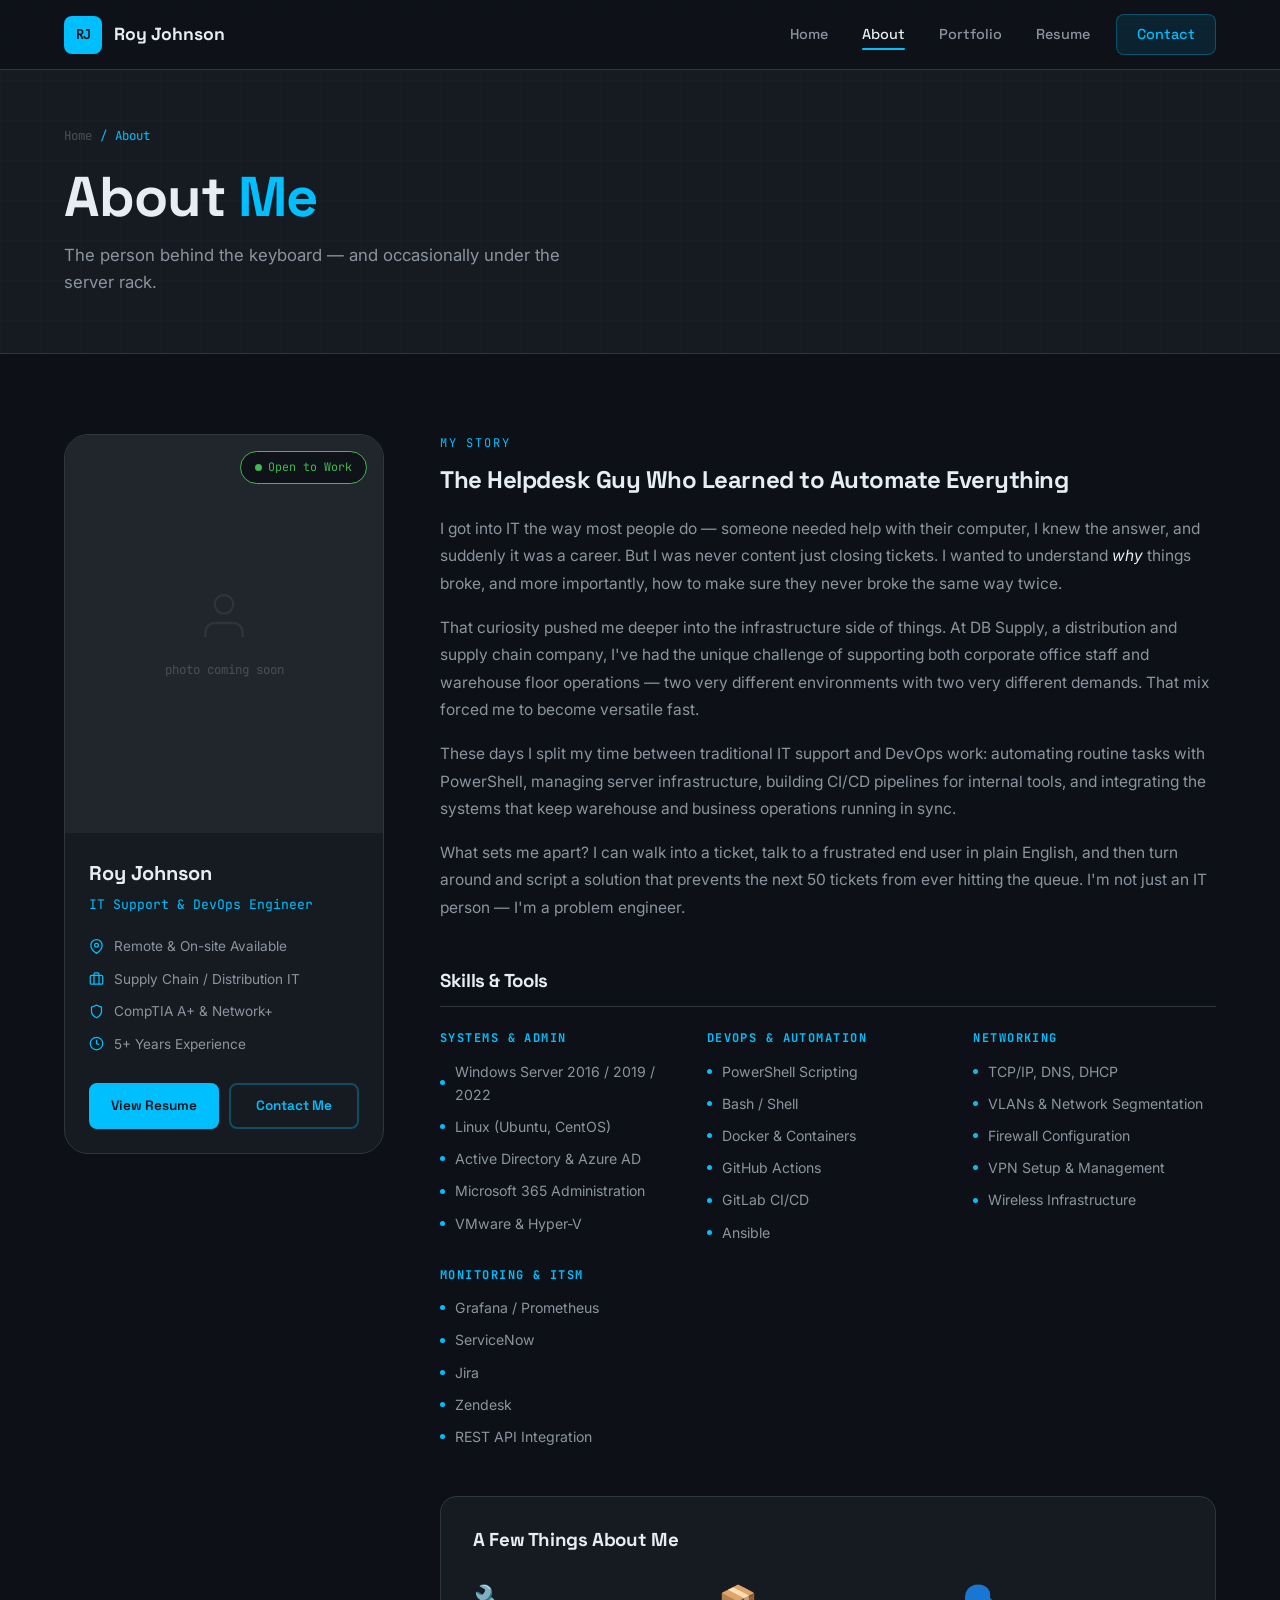
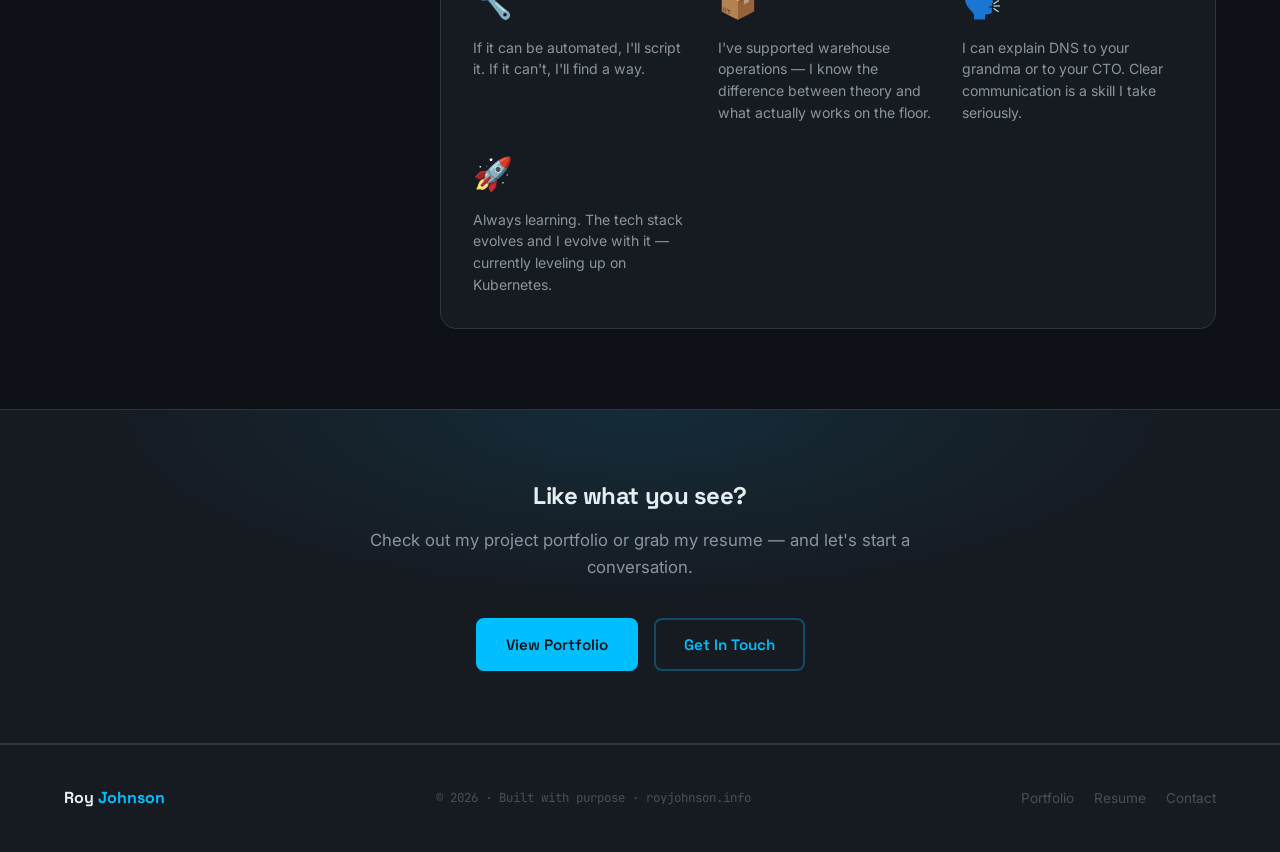
==== about.html @ 45cd5955 "Build full personal portfolio website Four-page site (Home, About, Portfolio, Resume/Contact) with s" ====
<!DOCTYPE html>
<html lang="en">
<head>
  <meta charset="UTF-8" />
  <meta name="viewport" content="width=device-width, initial-scale=1.0" />
  <title>About — Roy Johnson</title>
  <meta name="description" content="Learn about Roy Johnson — IT Support and DevOps hybrid professional with experience in supply chain and distribution environments." />
  <link rel="preconnect" href="https://fonts.googleapis.com" />
  <link rel="preconnect" href="https://fonts.gstatic.com" crossorigin />
  <link href="https://fonts.googleapis.com/css2?family=Space+Grotesk:wght@300;400;500;600;700&family=Inter:wght@300;400;500;600&family=JetBrains+Mono:wght@400;500&display=swap" rel="stylesheet" />
  <link rel="stylesheet" href="css/style.css" />
</head>
<body>

  <nav class="nav">
    <div class="nav-inner">
      <a href="index.html" class="nav-logo">
        <div class="nav-logo-icon">RJ</div>
        Roy Johnson
      </a>
      <ul class="nav-links">
        <li><a href="index.html">Home</a></li>
        <li><a href="about.html">About</a></li>
        <li><a href="portfolio.html">Portfolio</a></li>
        <li><a href="resume.html">Resume</a></li>
        <li class="nav-cta"><a href="resume.html#contact">Contact</a></li>
      </ul>
      <button class="nav-toggle" aria-label="Toggle menu">
        <span></span><span></span><span></span>
      </button>
    </div>
  </nav>

  <div class="mobile-nav">
    <a href="index.html">Home</a>
    <a href="about.html">About</a>
    <a href="portfolio.html">Portfolio</a>
    <a href="resume.html">Resume</a>
    <a href="resume.html#contact">Contact</a>
  </div>

  <!-- PAGE HERO -->
  <section class="page-hero">
    <div class="page-hero-content">
      <div class="breadcrumb">
        <a href="index.html">Home</a>
        <span>/</span>
        <span>About</span>
      </div>
      <h1>About <span class="accent">Me</span></h1>
      <p>The person behind the keyboard — and occasionally under the server rack.</p>
    </div>
  </section>

  <!-- ABOUT CONTENT -->
  <section class="section-padding">
    <div class="container">
      <div class="about-grid">

        <!-- PROFILE CARD -->
        <aside>
          <div class="profile-card">
            <div class="profile-photo-wrap">
              <!-- To add your photo: replace the div below with:
                   <img src="images/roy-johnson.jpg" alt="Roy Johnson" /> -->
              <div class="profile-photo-placeholder">
                <svg viewBox="0 0 24 24" fill="none" stroke="currentColor" stroke-width="1">
                  <path d="M20 21v-2a4 4 0 0 0-4-4H8a4 4 0 0 0-4 4v2"/>
                  <circle cx="12" cy="7" r="4"/>
                </svg>
                <span>photo coming soon</span>
              </div>
              <div class="profile-status">
                <span class="status-dot"></span>
                Open to Work
              </div>
            </div>
            <div class="profile-info">
              <div class="profile-name">Roy Johnson</div>
              <div class="profile-role">IT Support &amp; DevOps Engineer</div>
              <div class="profile-meta">
                <div class="profile-meta-item">
                  <svg viewBox="0 0 24 24" fill="none" stroke="currentColor" stroke-width="2">
                    <path d="M21 10c0 7-9 13-9 13s-9-6-9-13a9 9 0 0 1 18 0z"/>
                    <circle cx="12" cy="10" r="3"/>
                  </svg>
                  Remote &amp; On-site Available
                </div>
                <div class="profile-meta-item">
                  <svg viewBox="0 0 24 24" fill="none" stroke="currentColor" stroke-width="2">
                    <rect x="2" y="7" width="20" height="14" rx="2" ry="2"/>
                    <path d="M16 21V5a2 2 0 0 0-2-2h-4a2 2 0 0 0-2 2v16"/>
                  </svg>
                  Supply Chain / Distribution IT
                </div>
                <div class="profile-meta-item">
                  <svg viewBox="0 0 24 24" fill="none" stroke="currentColor" stroke-width="2">
                    <path d="M12 22s8-4 8-10V5l-8-3-8 3v7c0 6 8 10 8 10z"/>
                  </svg>
                  CompTIA A+ &amp; Network+
                </div>
                <div class="profile-meta-item">
                  <svg viewBox="0 0 24 24" fill="none" stroke="currentColor" stroke-width="2">
                    <circle cx="12" cy="12" r="10"/>
                    <polyline points="12 6 12 12 16 14"/>
                  </svg>
                  5+ Years Experience
                </div>
              </div>
            </div>
            <div class="profile-actions">
              <a href="resume.html" class="btn btn-primary">View Resume</a>
              <a href="resume.html#contact" class="btn btn-outline">Contact Me</a>
            </div>
          </div>
        </aside>

        <!-- BIO & SKILLS -->
        <div>
          <div class="bio-section">
            <span class="section-label">My Story</span>
            <h2>The Helpdesk Guy Who Learned to Automate Everything</h2>
            <p>
              I got into IT the way most people do — someone needed help with their computer,
              I knew the answer, and suddenly it was a career. But I was never content just
              closing tickets. I wanted to understand <em>why</em> things broke, and more
              importantly, how to make sure they never broke the same way twice.
            </p>
            <p>
              That curiosity pushed me deeper into the infrastructure side of things.
              At DB Supply, a distribution and supply chain company, I've had the unique
              challenge of supporting both corporate office staff and warehouse floor operations —
              two very different environments with two very different demands. That mix forced
              me to become versatile fast.
            </p>
            <p>
              These days I split my time between traditional IT support and DevOps work:
              automating routine tasks with PowerShell, managing server infrastructure,
              building CI/CD pipelines for internal tools, and integrating the systems
              that keep warehouse and business operations running in sync.
            </p>
            <p>
              What sets me apart? I can walk into a ticket, talk to a frustrated end user
              in plain English, and then turn around and script a solution that prevents
              the next 50 tickets from ever hitting the queue. I'm not just an IT person —
              I'm a problem engineer.
            </p>
          </div>

          <!-- SKILLS -->
          <div class="skills-section">
            <h3>Skills &amp; Tools</h3>
            <div class="skills-categories">
              <div class="skill-category fade-up">
                <h4>Systems &amp; Admin</h4>
                <ul class="skill-list">
                  <li>Windows Server 2016 / 2019 / 2022</li>
                  <li>Linux (Ubuntu, CentOS)</li>
                  <li>Active Directory &amp; Azure AD</li>
                  <li>Microsoft 365 Administration</li>
                  <li>VMware &amp; Hyper-V</li>
                </ul>
              </div>
              <div class="skill-category fade-up">
                <h4>DevOps &amp; Automation</h4>
                <ul class="skill-list">
                  <li>PowerShell Scripting</li>
                  <li>Bash / Shell</li>
                  <li>Docker &amp; Containers</li>
                  <li>GitHub Actions</li>
                  <li>GitLab CI/CD</li>
                  <li>Ansible</li>
                </ul>
              </div>
              <div class="skill-category fade-up">
                <h4>Networking</h4>
                <ul class="skill-list">
                  <li>TCP/IP, DNS, DHCP</li>
                  <li>VLANs &amp; Network Segmentation</li>
                  <li>Firewall Configuration</li>
                  <li>VPN Setup &amp; Management</li>
                  <li>Wireless Infrastructure</li>
                </ul>
              </div>
              <div class="skill-category fade-up">
                <h4>Monitoring &amp; ITSM</h4>
                <ul class="skill-list">
                  <li>Grafana / Prometheus</li>
                  <li>ServiceNow</li>
                  <li>Jira</li>
                  <li>Zendesk</li>
                  <li>REST API Integration</li>
                </ul>
              </div>
            </div>
          </div>

          <!-- FUN FACTS -->
          <div class="fun-facts fade-up">
            <h3>A Few Things About Me</h3>
            <div class="fun-facts-grid">
              <div class="fun-fact">
                <div class="fun-fact-emoji">🔧</div>
                <div class="fun-fact-text">If it can be automated, I'll script it. If it can't, I'll find a way.</div>
              </div>
              <div class="fun-fact">
                <div class="fun-fact-emoji">📦</div>
                <div class="fun-fact-text">I've supported warehouse operations — I know the difference between theory and what actually works on the floor.</div>
              </div>
              <div class="fun-fact">
                <div class="fun-fact-emoji">🗣️</div>
                <div class="fun-fact-text">I can explain DNS to your grandma or to your CTO. Clear communication is a skill I take seriously.</div>
              </div>
              <div class="fun-fact">
                <div class="fun-fact-emoji">🚀</div>
                <div class="fun-fact-text">Always learning. The tech stack evolves and I evolve with it — currently leveling up on Kubernetes.</div>
              </div>
            </div>
          </div>

        </div>
      </div>
    </div>
  </section>

  <!-- CTA -->
  <div class="cta-band">
    <div class="cta-band-inner">
      <h2>Like what you see?</h2>
      <p>Check out my project portfolio or grab my resume — and let's start a conversation.</p>
      <div class="btn-group">
        <a href="portfolio.html" class="btn btn-primary">View Portfolio</a>
        <a href="resume.html#contact" class="btn btn-outline">Get In Touch</a>
      </div>
    </div>
  </div>

  <footer class="footer">
    <div class="footer-inner">
      <div class="footer-brand">Roy <span class="accent">Johnson</span></div>
      <div class="footer-copy">© 2026 · Built with purpose · royjohnson.info</div>
      <div class="footer-links">
        <a href="portfolio.html">Portfolio</a>
        <a href="resume.html">Resume</a>
        <a href="resume.html#contact">Contact</a>
      </div>
    </div>
  </footer>

  <script src="js/main.js"></script>
</body>
</html>
---- css/style.css ----
/* =====================================================
   Roy Johnson — Personal Portfolio
   Theme: Dark & Bold | Accent: Electric Blue #00bfff
   ===================================================== */

@import url('https://fonts.googleapis.com/css2?family=Space+Grotesk:wght@300;400;500;600;700&family=Inter:wght@300;400;500;600&family=JetBrains+Mono:wght@400;500&display=swap');

/* === CSS VARIABLES === */
:root {
  --bg-primary: #0d1117;
  --bg-secondary: #161b22;
  --bg-tertiary: #21262d;
  --accent: #00bfff;
  --accent-dim: rgba(0, 191, 255, 0.1);
  --accent-border: rgba(0, 191, 255, 0.3);
  --accent-glow: 0 0 28px rgba(0, 191, 255, 0.2);
  --text-primary: #e6edf3;
  --text-secondary: #8b949e;
  --text-muted: #484f58;
  --border: #30363d;
  --success: #3fb950;
  --radius: 8px;
  --radius-lg: 16px;
  --radius-xl: 24px;
  --nav-height: 70px;
  --transition: 0.25s ease;
  --transition-slow: 0.45s ease;
  --font-heading: 'Space Grotesk', sans-serif;
  --font-body: 'Inter', sans-serif;
  --font-mono: 'JetBrains Mono', monospace;
  --max-width: 1200px;
  --section-padding: 80px 0;
}

/* === RESET === */
*, *::before, *::after { box-sizing: border-box; margin: 0; padding: 0; }
html { scroll-behavior: smooth; }
body {
  background-color: var(--bg-primary);
  color: var(--text-primary);
  font-family: var(--font-body);
  line-height: 1.65;
  overflow-x: hidden;
  -webkit-font-smoothing: antialiased;
}

/* === SCROLLBAR === */
::-webkit-scrollbar { width: 6px; }
::-webkit-scrollbar-track { background: var(--bg-primary); }
::-webkit-scrollbar-thumb { background: var(--border); border-radius: 3px; }
::-webkit-scrollbar-thumb:hover { background: var(--accent); }

/* === SELECTION === */
::selection { background: var(--accent-dim); color: var(--accent); }

/* === TYPOGRAPHY === */
h1, h2, h3, h4, h5 {
  font-family: var(--font-heading);
  font-weight: 700;
  line-height: 1.2;
  letter-spacing: -0.02em;
  color: var(--text-primary);
}
p { color: var(--text-secondary); }
a { color: var(--accent); text-decoration: none; transition: color var(--transition); }
a:hover { color: #fff; }
em { color: var(--text-primary); font-style: italic; }

/* === LAYOUT === */
.container { max-width: var(--max-width); margin: 0 auto; padding: 0 24px; }
.section-padding { padding: var(--section-padding); }

/* === UTILITY === */
.accent { color: var(--accent); }

.section-label {
  font-family: var(--font-mono);
  font-size: 0.75rem;
  letter-spacing: 0.15em;
  text-transform: uppercase;
  color: var(--accent);
  display: block;
  margin-bottom: 12px;
}
.section-title { margin-bottom: 16px; }
.section-subtitle {
  font-size: 1.05rem;
  color: var(--text-secondary);
  max-width: 580px;
  margin-bottom: 48px;
  line-height: 1.7;
}

.tag {
  display: inline-block;
  padding: 3px 11px;
  background: var(--accent-dim);
  border: 1px solid var(--accent-border);
  border-radius: 100px;
  font-size: 0.72rem;
  font-family: var(--font-mono);
  color: var(--accent);
  white-space: nowrap;
}

/* === BUTTONS === */
.btn {
  display: inline-flex;
  align-items: center;
  gap: 8px;
  padding: 12px 28px;
  border-radius: var(--radius);
  font-family: var(--font-heading);
  font-weight: 600;
  font-size: 0.95rem;
  cursor: pointer;
  transition: all var(--transition);
  border: 2px solid transparent;
  text-decoration: none;
  white-space: nowrap;
}
.btn svg { width: 17px; height: 17px; flex-shrink: 0; }

.btn-primary {
  background: var(--accent);
  color: var(--bg-primary);
  border-color: var(--accent);
}
.btn-primary:hover {
  background: transparent;
  color: var(--accent);
  box-shadow: var(--accent-glow);
}

.btn-outline {
  background: transparent;
  color: var(--accent);
  border-color: var(--accent-border);
}
.btn-outline:hover {
  background: var(--accent-dim);
  border-color: var(--accent);
  color: var(--accent);
  box-shadow: var(--accent-glow);
}

/* === NAVIGATION === */
.nav {
  position: fixed;
  top: 0; left: 0; right: 0;
  height: var(--nav-height);
  background: rgba(13, 17, 23, 0.8);
  backdrop-filter: blur(16px);
  -webkit-backdrop-filter: blur(16px);
  border-bottom: 1px solid var(--border);
  z-index: 1000;
  transition: all var(--transition);
}
.nav.scrolled {
  background: rgba(13, 17, 23, 0.98);
  box-shadow: 0 4px 30px rgba(0,0,0,0.4);
}
.nav-inner {
  display: flex;
  align-items: center;
  justify-content: space-between;
  height: 100%;
  max-width: var(--max-width);
  margin: 0 auto;
  padding: 0 24px;
}
.nav-logo {
  display: flex;
  align-items: center;
  gap: 12px;
  font-family: var(--font-heading);
  font-weight: 700;
  font-size: 1.1rem;
  color: var(--text-primary);
  text-decoration: none;
}
.nav-logo:hover { color: var(--text-primary); }
.nav-logo-icon {
  width: 38px; height: 38px;
  background: var(--accent);
  color: var(--bg-primary);
  border-radius: 8px;
  display: flex;
  align-items: center;
  justify-content: center;
  font-family: var(--font-mono);
  font-weight: 700;
  font-size: 0.85rem;
  letter-spacing: -1px;
  flex-shrink: 0;
}
.nav-links {
  display: flex;
  align-items: center;
  gap: 2px;
  list-style: none;
}
.nav-links a {
  display: block;
  padding: 8px 16px;
  font-family: var(--font-heading);
  font-weight: 500;
  font-size: 0.9rem;
  color: var(--text-secondary);
  border-radius: var(--radius);
  position: relative;
  transition: color var(--transition);
}
.nav-links a::after {
  content: '';
  position: absolute;
  bottom: 4px; left: 16px; right: 16px;
  height: 2px;
  background: var(--accent);
  transform: scaleX(0);
  transition: transform var(--transition);
  border-radius: 1px;
}
.nav-links a:hover,
.nav-links a.active { color: var(--text-primary); }
.nav-links a:hover::after,
.nav-links a.active::after { transform: scaleX(1); }

.nav-links .nav-cta { margin-left: 8px; }
.nav-links .nav-cta a {
  padding: 8px 20px;
  background: var(--accent-dim);
  border: 1px solid var(--accent-border);
  color: var(--accent);
  transition: all var(--transition);
}
.nav-links .nav-cta a:hover {
  background: var(--accent);
  color: var(--bg-primary);
}
.nav-links .nav-cta a::after { display: none; }

.nav-toggle {
  display: none;
  flex-direction: column;
  gap: 5px;
  cursor: pointer;
  padding: 8px;
  border: none;
  background: transparent;
}
.nav-toggle span {
  display: block;
  width: 24px; height: 2px;
  background: var(--text-secondary);
  border-radius: 1px;
  transition: all var(--transition);
}
.nav-toggle.open span:nth-child(1) { transform: rotate(45deg) translate(5px, 5px); }
.nav-toggle.open span:nth-child(2) { opacity: 0; }
.nav-toggle.open span:nth-child(3) { transform: rotate(-45deg) translate(5px, -5px); }

/* === MOBILE NAV === */
.mobile-nav {
  position: fixed;
  top: var(--nav-height);
  left: 0; right: 0;
  background: rgba(13, 17, 23, 0.98);
  backdrop-filter: blur(16px);
  border-bottom: 1px solid var(--border);
  padding: 12px 24px 20px;
  z-index: 999;
  flex-direction: column;
  gap: 4px;
  display: none;
}
.mobile-nav.open { display: flex; }
.mobile-nav a {
  display: block;
  padding: 11px 16px;
  font-family: var(--font-heading);
  font-weight: 500;
  color: var(--text-secondary);
  border-radius: var(--radius);
  border-left: 2px solid transparent;
  transition: all var(--transition);
}
.mobile-nav a:hover,
.mobile-nav a.active {
  background: var(--accent-dim);
  color: var(--accent);
  border-left-color: var(--accent);
}

/* === HERO === */
.hero {
  min-height: 100vh;
  display: flex;
  align-items: center;
  padding-top: var(--nav-height);
  position: relative;
  overflow: hidden;
}
.hero::before {
  content: '';
  position: absolute; inset: 0;
  background-image:
    linear-gradient(rgba(0, 191, 255, 0.03) 1px, transparent 1px),
    linear-gradient(90deg, rgba(0, 191, 255, 0.03) 1px, transparent 1px);
  background-size: 60px 60px;
  z-index: 0;
}
.hero::after {
  content: '';
  position: absolute; inset: 0;
  background:
    radial-gradient(ellipse 60% 60% at 75% 40%, rgba(0, 191, 255, 0.07) 0%, transparent 65%),
    radial-gradient(ellipse 100% 40% at 50% 100%, var(--bg-primary) 20%, transparent 70%);
  z-index: 0;
}
.hero-content {
  position: relative;
  z-index: 1;
  max-width: var(--max-width);
  margin: 0 auto;
  padding: 60px 24px 80px;
}
.hero-eyebrow {
  display: inline-flex;
  align-items: center;
  gap: 12px;
  font-family: var(--font-mono);
  font-size: 0.78rem;
  letter-spacing: 0.12em;
  color: var(--accent);
  text-transform: uppercase;
  margin-bottom: 28px;
}
.hero-eyebrow::before {
  content: '';
  display: block;
  width: 32px; height: 1px;
  background: var(--accent);
}
.hero-name {
  font-size: clamp(3.2rem, 9vw, 7.5rem);
  font-weight: 700;
  letter-spacing: -0.04em;
  line-height: 0.92;
  margin-bottom: 24px;
}
.hero-name .line2 {
  color: var(--accent);
  display: block;
}
.hero-title {
  font-family: var(--font-heading);
  font-size: clamp(1rem, 2.2vw, 1.3rem);
  font-weight: 400;
  color: var(--text-secondary);
  margin-bottom: 20px;
  max-width: 580px;
  line-height: 1.6;
}
.hero-title strong { color: var(--text-primary); font-weight: 600; }
.hero-tagline {
  font-size: 0.95rem;
  color: var(--text-muted);
  font-family: var(--font-mono);
  margin-bottom: 40px;
  display: flex;
  align-items: center;
  gap: 8px;
  min-height: 1.5em;
}
.hero-tagline::before {
  content: '>';
  color: var(--accent);
}
.cursor {
  color: var(--accent);
  animation: blink 1s step-end infinite;
  font-weight: 300;
  margin-left: 1px;
}
@keyframes blink {
  0%, 100% { opacity: 1; }
  50% { opacity: 0; }
}
.hero-cta {
  display: flex;
  flex-wrap: wrap;
  gap: 16px;
  margin-bottom: 64px;
}
.hero-stats {
  display: flex;
  flex-wrap: wrap;
  gap: 48px;
}
.stat-item { display: flex; flex-direction: column; gap: 4px; }
.stat-number {
  font-family: var(--font-heading);
  font-size: 2.2rem;
  font-weight: 700;
  color: var(--accent);
  line-height: 1;
}
.stat-label {
  font-size: 0.75rem;
  color: var(--text-muted);
  text-transform: uppercase;
  letter-spacing: 0.1em;
  font-family: var(--font-mono);
}
.scroll-indicator {
  position: absolute;
  bottom: 32px; left: 50%;
  transform: translateX(-50%);
  z-index: 1;
  display: flex;
  flex-direction: column;
  align-items: center;
  gap: 8px;
  font-family: var(--font-mono);
  font-size: 0.68rem;
  color: var(--text-muted);
  letter-spacing: 0.12em;
  text-transform: uppercase;
}
.scroll-indicator-line {
  width: 1px; height: 48px;
  background: linear-gradient(to bottom, var(--accent), transparent);
  animation: scrollPulse 2s ease-in-out infinite;
}
@keyframes scrollPulse {
  0%, 100% { opacity: 1; }
  50% { opacity: 0.25; }
}

/* === FEATURE CARDS === */
.features-grid {
  display: grid;
  grid-template-columns: repeat(auto-fit, minmax(280px, 1fr));
  gap: 24px;
  margin-top: 48px;
}
.feature-card {
  background: var(--bg-primary);
  border: 1px solid var(--border);
  border-radius: var(--radius-lg);
  padding: 32px;
  transition: all var(--transition);
  position: relative;
  overflow: hidden;
}
.feature-card::before {
  content: '';
  position: absolute;
  top: 0; left: 0; right: 0;
  height: 2px;
  background: linear-gradient(90deg, transparent, var(--accent), transparent);
  transform: scaleX(0);
  transition: transform var(--transition-slow);
}
.feature-card:hover {
  border-color: var(--accent-border);
  transform: translateY(-5px);
  box-shadow: 0 20px 48px rgba(0,0,0,0.35), var(--accent-glow);
}
.feature-card:hover::before { transform: scaleX(1); }
.feature-icon {
  width: 52px; height: 52px;
  background: var(--accent-dim);
  border-radius: 12px;
  display: flex;
  align-items: center;
  justify-content: center;
  margin-bottom: 20px;
  font-size: 1.5rem;
}
.feature-card h3 { font-size: 1.2rem; margin-bottom: 12px; }
.feature-card p { font-size: 0.9rem; line-height: 1.7; }

/* === SKILLS CLOUD === */
.skills-cloud {
  display: flex;
  flex-wrap: wrap;
  gap: 10px;
  margin-top: 32px;
}
.skill-badge {
  padding: 7px 16px;
  background: var(--bg-secondary);
  border: 1px solid var(--border);
  border-radius: 100px;
  font-size: 0.83rem;
  color: var(--text-secondary);
  font-family: var(--font-mono);
  transition: all var(--transition);
  cursor: default;
}
.skill-badge:hover {
  border-color: var(--accent-border);
  color: var(--accent);
  background: var(--accent-dim);
}

/* === CTA BAND === */
.cta-band {
  background: var(--bg-secondary);
  border-top: 1px solid var(--border);
  border-bottom: 1px solid var(--border);
  padding: 72px 0;
  text-align: center;
  position: relative;
  overflow: hidden;
}
.cta-band::before {
  content: '';
  position: absolute; inset: 0;
  background: radial-gradient(ellipse 60% 80% at 50% 0%, var(--accent-dim) 0%, transparent 70%);
}
.cta-band-inner {
  position: relative;
  z-index: 1;
  max-width: 600px;
  margin: 0 auto;
  padding: 0 24px;
}
.cta-band h2 { margin-bottom: 16px; }
.cta-band p { margin-bottom: 36px; font-size: 1.05rem; }
.btn-group { display: flex; flex-wrap: wrap; justify-content: center; gap: 16px; }

/* === PAGE HERO (inner pages) === */
.page-hero {
  padding: calc(var(--nav-height) + 56px) 0 56px;
  background: var(--bg-secondary);
  border-bottom: 1px solid var(--border);
  position: relative;
  overflow: hidden;
}
.page-hero::before {
  content: '';
  position: absolute; inset: 0;
  background-image:
    linear-gradient(rgba(0, 191, 255, 0.02) 1px, transparent 1px),
    linear-gradient(90deg, rgba(0, 191, 255, 0.02) 1px, transparent 1px);
  background-size: 40px 40px;
}
.page-hero-content {
  position: relative;
  z-index: 1;
  max-width: var(--max-width);
  margin: 0 auto;
  padding: 0 24px;
}
.page-hero h1 { font-size: clamp(2rem, 5vw, 3.5rem); margin-bottom: 12px; }
.page-hero p { font-size: 1.05rem; max-width: 520px; }

.breadcrumb {
  display: flex;
  align-items: center;
  gap: 8px;
  font-family: var(--font-mono);
  font-size: 0.78rem;
  color: var(--text-muted);
  margin-bottom: 16px;
}
.breadcrumb a { color: var(--text-muted); }
.breadcrumb a:hover { color: var(--accent); }
.breadcrumb span { color: var(--accent); }

/* === ABOUT PAGE === */
.about-grid {
  display: grid;
  grid-template-columns: 320px 1fr;
  gap: 56px;
  align-items: start;
}
.profile-card {
  position: sticky;
  top: calc(var(--nav-height) + 24px);
  background: var(--bg-secondary);
  border: 1px solid var(--border);
  border-radius: var(--radius-xl);
  overflow: hidden;
}
.profile-photo-wrap {
  position: relative;
  aspect-ratio: 4/5;
  overflow: hidden;
  background: var(--bg-tertiary);
}
.profile-photo-wrap img {
  width: 100%; height: 100%;
  object-fit: cover;
  display: block;
}
.profile-photo-placeholder {
  width: 100%; height: 100%;
  display: flex;
  flex-direction: column;
  align-items: center;
  justify-content: center;
  gap: 16px;
  color: var(--text-muted);
  font-family: var(--font-mono);
  font-size: 0.78rem;
}
.profile-photo-placeholder svg { width: 56px; height: 56px; opacity: 0.35; }

.profile-status {
  position: absolute;
  top: 16px; right: 16px;
  padding: 6px 14px;
  background: rgba(13, 17, 23, 0.88);
  border: 1px solid var(--success);
  border-radius: 100px;
  font-size: 0.73rem;
  font-family: var(--font-mono);
  color: var(--success);
  display: flex;
  align-items: center;
  gap: 6px;
  backdrop-filter: blur(8px);
}
.status-dot {
  width: 7px; height: 7px;
  background: var(--success);
  border-radius: 50%;
  animation: pulseDot 2s ease-in-out infinite;
}
@keyframes pulseDot {
  0%, 100% { opacity: 1; transform: scale(1); }
  50% { opacity: 0.4; transform: scale(0.75); }
}
.profile-info { padding: 24px 24px 8px; }
.profile-name {
  font-family: var(--font-heading);
  font-size: 1.25rem;
  font-weight: 700;
  margin-bottom: 4px;
}
.profile-role {
  font-size: 0.82rem;
  color: var(--accent);
  font-family: var(--font-mono);
  margin-bottom: 20px;
}
.profile-meta { display: flex; flex-direction: column; gap: 10px; }
.profile-meta-item {
  display: flex;
  align-items: center;
  gap: 10px;
  font-size: 0.85rem;
  color: var(--text-secondary);
}
.profile-meta-item svg { width: 15px; height: 15px; color: var(--accent); flex-shrink: 0; }
.profile-actions {
  padding: 20px 24px 24px;
  display: flex;
  gap: 10px;
}
.profile-actions .btn {
  flex: 1;
  justify-content: center;
  font-size: 0.85rem;
  padding: 10px 16px;
}

.bio-section h2 { margin-bottom: 20px; }
.bio-section p {
  margin-bottom: 16px;
  font-size: 0.97rem;
  line-height: 1.78;
}

.skills-section { margin-top: 48px; }
.skills-section > h3 {
  margin-bottom: 24px;
  padding-bottom: 14px;
  border-bottom: 1px solid var(--border);
}
.skills-categories {
  display: grid;
  grid-template-columns: repeat(auto-fit, minmax(200px, 1fr));
  gap: 24px;
}
.skill-category h4 {
  font-size: 0.75rem;
  letter-spacing: 0.12em;
  text-transform: uppercase;
  color: var(--accent);
  font-family: var(--font-mono);
  margin-bottom: 14px;
}
.skill-list { list-style: none; display: flex; flex-direction: column; gap: 9px; }
.skill-list li {
  display: flex;
  align-items: center;
  gap: 10px;
  font-size: 0.88rem;
  color: var(--text-secondary);
}
.skill-list li::before {
  content: '';
  width: 5px; height: 5px;
  background: var(--accent);
  border-radius: 50%;
  flex-shrink: 0;
}

.fun-facts {
  margin-top: 48px;
  background: var(--bg-secondary);
  border: 1px solid var(--border);
  border-radius: var(--radius-lg);
  padding: 32px;
}
.fun-facts h3 { margin-bottom: 24px; }
.fun-facts-grid {
  display: grid;
  grid-template-columns: repeat(auto-fit, minmax(190px, 1fr));
  gap: 24px;
}
.fun-fact { display: flex; flex-direction: column; gap: 8px; }
.fun-fact-emoji { font-size: 2rem; }
.fun-fact-text { font-size: 0.88rem; color: var(--text-secondary); line-height: 1.55; }

/* === PORTFOLIO PAGE === */
.portfolio-grid {
  display: grid;
  grid-template-columns: repeat(auto-fill, minmax(340px, 1fr));
  gap: 24px;
  margin-top: 48px;
}
.project-card {
  background: var(--bg-secondary);
  border: 1px solid var(--border);
  border-radius: var(--radius-lg);
  overflow: hidden;
  transition: all var(--transition);
  display: flex;
  flex-direction: column;
}
.project-card:hover {
  border-color: var(--accent-border);
  transform: translateY(-5px);
  box-shadow: 0 24px 56px rgba(0,0,0,0.4), var(--accent-glow);
}
.project-image {
  aspect-ratio: 16/9;
  overflow: hidden;
  background: var(--bg-tertiary);
  position: relative;
}
.project-image img {
  width: 100%; height: 100%;
  object-fit: cover;
  transition: transform var(--transition-slow);
}
.project-card:hover .project-image img { transform: scale(1.05); }
.project-image-placeholder {
  width: 100%; height: 100%;
  display: flex;
  flex-direction: column;
  align-items: center;
  justify-content: center;
  gap: 10px;
  color: var(--text-muted);
  font-family: var(--font-mono);
  font-size: 0.72rem;
}
.project-image-placeholder svg { width: 36px; height: 36px; opacity: 0.25; }
.project-type-badge {
  position: absolute;
  top: 12px; left: 12px;
  padding: 4px 10px;
  background: rgba(13, 17, 23, 0.9);
  border: 1px solid var(--accent-border);
  border-radius: 4px;
  font-size: 0.68rem;
  font-family: var(--font-mono);
  color: var(--accent);
  backdrop-filter: blur(4px);
}
.project-body {
  padding: 24px;
  flex: 1;
  display: flex;
  flex-direction: column;
}
.project-body h3 {
  font-size: 1.05rem;
  margin-bottom: 10px;
  transition: color var(--transition);
}
.project-card:hover .project-body h3 { color: var(--accent); }
.project-body p { font-size: 0.88rem; line-height: 1.65; flex: 1; margin-bottom: 18px; }
.project-tags { display: flex; flex-wrap: wrap; gap: 6px; margin-bottom: 18px; }
.project-links { display: flex; gap: 16px; margin-top: auto; }
.project-link {
  display: flex;
  align-items: center;
  gap: 5px;
  font-size: 0.78rem;
  font-family: var(--font-mono);
  color: var(--text-muted);
  transition: color var(--transition);
}
.project-link:hover { color: var(--accent); }
.project-link svg { width: 13px; height: 13px; }

/* === RESUME PAGE === */
.resume-actions { display: flex; gap: 14px; margin-top: 24px; }
.resume-layout {
  display: grid;
  grid-template-columns: 272px 1fr;
  gap: 40px;
  align-items: start;
}
.resume-sidebar {
  position: sticky;
  top: calc(var(--nav-height) + 24px);
  display: flex;
  flex-direction: column;
  gap: 24px;
}
.resume-sidebar-section {
  background: var(--bg-secondary);
  border: 1px solid var(--border);
  border-radius: var(--radius-lg);
  padding: 22px;
}
.resume-sidebar-section h3 {
  font-size: 0.73rem;
  text-transform: uppercase;
  letter-spacing: 0.14em;
  color: var(--accent);
  font-family: var(--font-mono);
  margin-bottom: 16px;
}
.cert-list { list-style: none; display: flex; flex-direction: column; gap: 12px; }
.cert-item {
  display: flex;
  align-items: center;
  gap: 10px;
  font-size: 0.85rem;
  color: var(--text-secondary);
}
.cert-icon {
  width: 30px; height: 30px;
  background: var(--accent-dim);
  border-radius: 6px;
  display: flex;
  align-items: center;
  justify-content: center;
  font-size: 0.65rem;
  color: var(--accent);
  font-family: var(--font-mono);
  font-weight: 700;
  flex-shrink: 0;
  border: 1px solid var(--accent-border);
}
.resume-sidebar .skills-cloud { flex-direction: column; align-items: flex-start; gap: 8px; }
.resume-sidebar .skill-badge { font-size: 0.78rem; padding: 5px 12px; }

.resume-main { display: flex; flex-direction: column; gap: 32px; }
.resume-section {
  background: var(--bg-secondary);
  border: 1px solid var(--border);
  border-radius: var(--radius-lg);
  padding: 30px;
}
.resume-section-title {
  display: flex;
  align-items: center;
  gap: 10px;
  font-size: 0.85rem;
  font-weight: 700;
  text-transform: uppercase;
  letter-spacing: 0.1em;
  color: var(--text-secondary);
  margin-bottom: 24px;
  padding-bottom: 16px;
  border-bottom: 1px solid var(--border);
}
.resume-section-title svg { width: 17px; height: 17px; color: var(--accent); }

.experience-item {
  margin-bottom: 28px;
  padding-bottom: 28px;
  border-bottom: 1px solid var(--border);
}
.experience-item:last-child { margin-bottom: 0; padding-bottom: 0; border-bottom: none; }
.exp-header {
  display: flex;
  justify-content: space-between;
  align-items: flex-start;
  gap: 12px;
  margin-bottom: 4px;
  flex-wrap: wrap;
}
.exp-title { font-family: var(--font-heading); font-size: 1.05rem; font-weight: 600; }
.exp-date {
  font-family: var(--font-mono);
  font-size: 0.75rem;
  color: var(--accent);
  white-space: nowrap;
  padding: 4px 10px;
  background: var(--accent-dim);
  border-radius: 4px;
  border: 1px solid var(--accent-border);
}
.exp-company { font-size: 0.88rem; color: var(--text-secondary); margin-bottom: 16px; }
.exp-bullets { list-style: none; display: flex; flex-direction: column; gap: 8px; }
.exp-bullets li {
  display: flex;
  align-items: flex-start;
  gap: 10px;
  font-size: 0.88rem;
  color: var(--text-secondary);
  line-height: 1.6;
}
.exp-bullets li::before { content: '▸'; color: var(--accent); flex-shrink: 0; margin-top: 1px; }

/* === CONTACT === */
.contact-grid {
  display: grid;
  grid-template-columns: repeat(auto-fit, minmax(220px, 1fr));
  gap: 20px;
  margin-top: 48px;
}
.contact-card {
  background: var(--bg-secondary);
  border: 1px solid var(--border);
  border-radius: var(--radius-lg);
  padding: 28px 24px;
  display: flex;
  flex-direction: column;
  align-items: center;
  text-align: center;
  gap: 10px;
  text-decoration: none;
  transition: all var(--transition);
}
.contact-card:hover {
  border-color: var(--accent-border);
  background: var(--accent-dim);
  transform: translateY(-4px);
  box-shadow: var(--accent-glow);
}
.contact-icon {
  width: 50px; height: 50px;
  background: var(--accent-dim);
  border-radius: 14px;
  display: flex;
  align-items: center;
  justify-content: center;
  margin-bottom: 4px;
}
.contact-icon svg { width: 22px; height: 22px; color: var(--accent); }
.contact-label {
  font-size: 0.7rem;
  text-transform: uppercase;
  letter-spacing: 0.12em;
  color: var(--text-muted);
  font-family: var(--font-mono);
}
.contact-value {
  font-family: var(--font-heading);
  font-weight: 600;
  font-size: 0.9rem;
  color: var(--text-primary);
  word-break: break-word;
}

/* === FOOTER === */
.footer {
  background: var(--bg-secondary);
  border-top: 1px solid var(--border);
  padding: 40px 0;
}
.footer-inner {
  max-width: var(--max-width);
  margin: 0 auto;
  padding: 0 24px;
  display: flex;
  align-items: center;
  justify-content: space-between;
  flex-wrap: wrap;
  gap: 20px;
}
.footer-brand { font-family: var(--font-heading); font-weight: 700; font-size: 1rem; }
.footer-copy { font-size: 0.78rem; color: var(--text-muted); font-family: var(--font-mono); }
.footer-links { display: flex; gap: 20px; }
.footer-links a { color: var(--text-muted); font-size: 0.85rem; transition: color var(--transition); }
.footer-links a:hover { color: var(--accent); }

/* === SCROLL ANIMATIONS === */
.fade-up {
  opacity: 0;
  transform: translateY(28px);
  transition: opacity 0.6s ease, transform 0.6s ease;
}
.fade-up.visible { opacity: 1; transform: translateY(0); }
.fade-up:nth-child(2) { transition-delay: 0.1s; }
.fade-up:nth-child(3) { transition-delay: 0.2s; }
.fade-up:nth-child(4) { transition-delay: 0.3s; }
.fade-up:nth-child(5) { transition-delay: 0.4s; }
.fade-up:nth-child(6) { transition-delay: 0.5s; }

/* === RESPONSIVE === */
@media (max-width: 1024px) {
  .about-grid { grid-template-columns: 280px 1fr; gap: 40px; }
  .resume-layout { grid-template-columns: 240px 1fr; gap: 28px; }
}

@media (max-width: 768px) {
  :root { --nav-height: 64px; --section-padding: 60px 0; }
  .nav-links { display: none; }
  .nav-toggle { display: flex; }

  .about-grid { grid-template-columns: 1fr; }
  .profile-card { position: relative; top: 0; }

  .resume-layout { grid-template-columns: 1fr; }
  .resume-sidebar { position: relative; top: 0; }

  .portfolio-grid { grid-template-columns: 1fr; }
  .hero-stats { gap: 28px; }
  .resume-actions { flex-wrap: wrap; }
  .footer-inner { justify-content: center; text-align: center; }
  .footer-links { justify-content: center; }
}

@media (max-width: 480px) {
  .contact-grid { grid-template-columns: 1fr 1fr; }
  .hero-cta { flex-direction: column; }
  .hero-cta .btn { justify-content: center; }
  .cta-band .btn-group { flex-direction: column; align-items: center; }
}
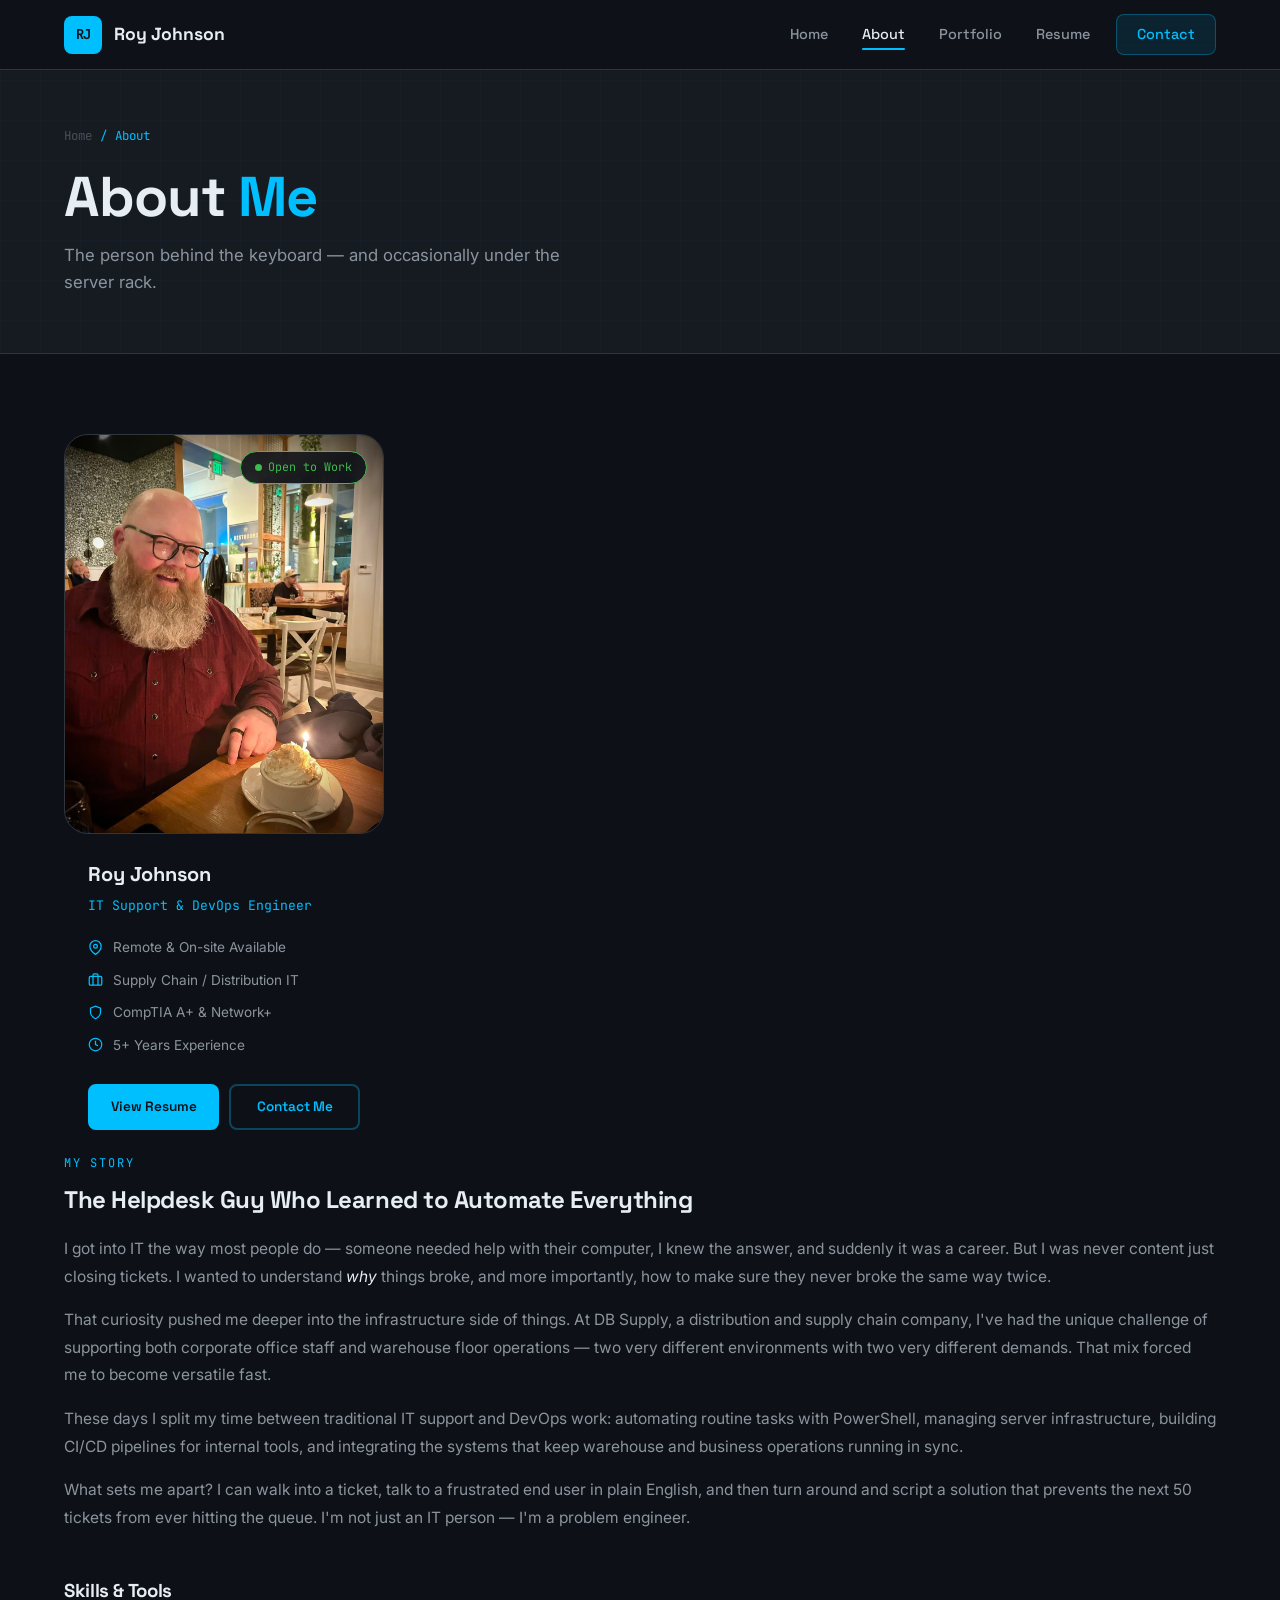
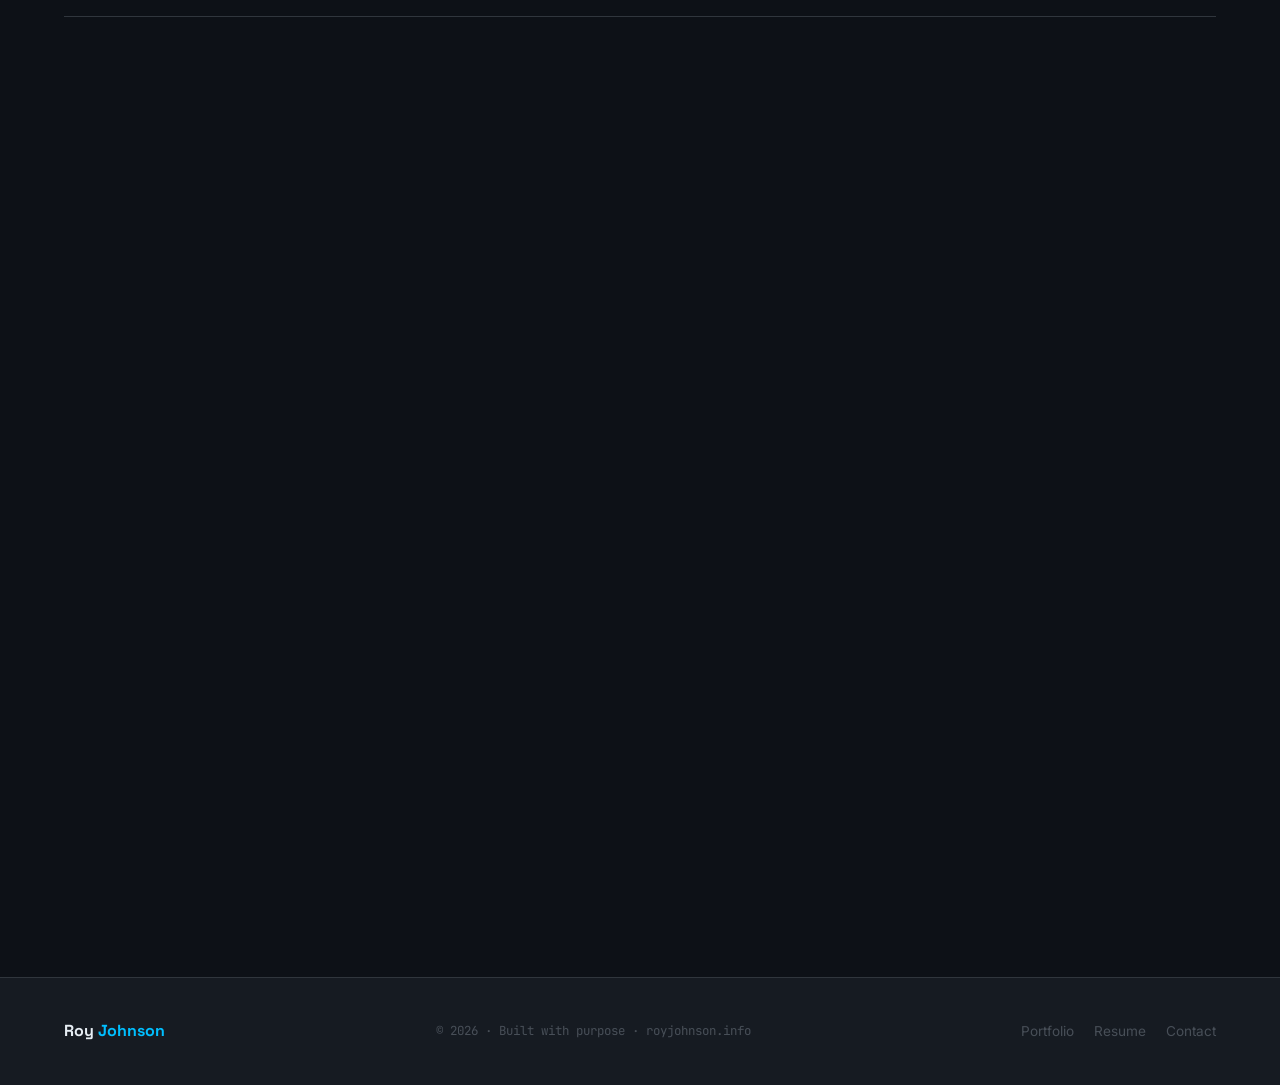
==== commit 1371aced: "Add profile photo and update About/Resume pages Added royjohnson.jpg profile photo to images folder." ====
--- a/about.html
+++ b/about.html
@@ -62,8 +62,8 @@
           <div class="profile-card">
             <div class="profile-photo-wrap">
               <!-- To add your photo: replace the div below with:
-                   <img src="images/roy-johnson.jpg" alt="Roy Johnson" /> -->
-              <div class="profile-photo-placeholder">
+                   <img src="images/royjohnson.jpg" alt="Roy Johnson" /> -->
+              <img src="images/royjohnson.jpg" alt="Roy Johnson" />
                 <svg viewBox="0 0 24 24" fill="none" stroke="currentColor" stroke-width="1">
                   <path d="M20 21v-2a4 4 0 0 0-4-4H8a4 4 0 0 0-4 4v2"/>
                   <circle cx="12" cy="7" r="4"/>
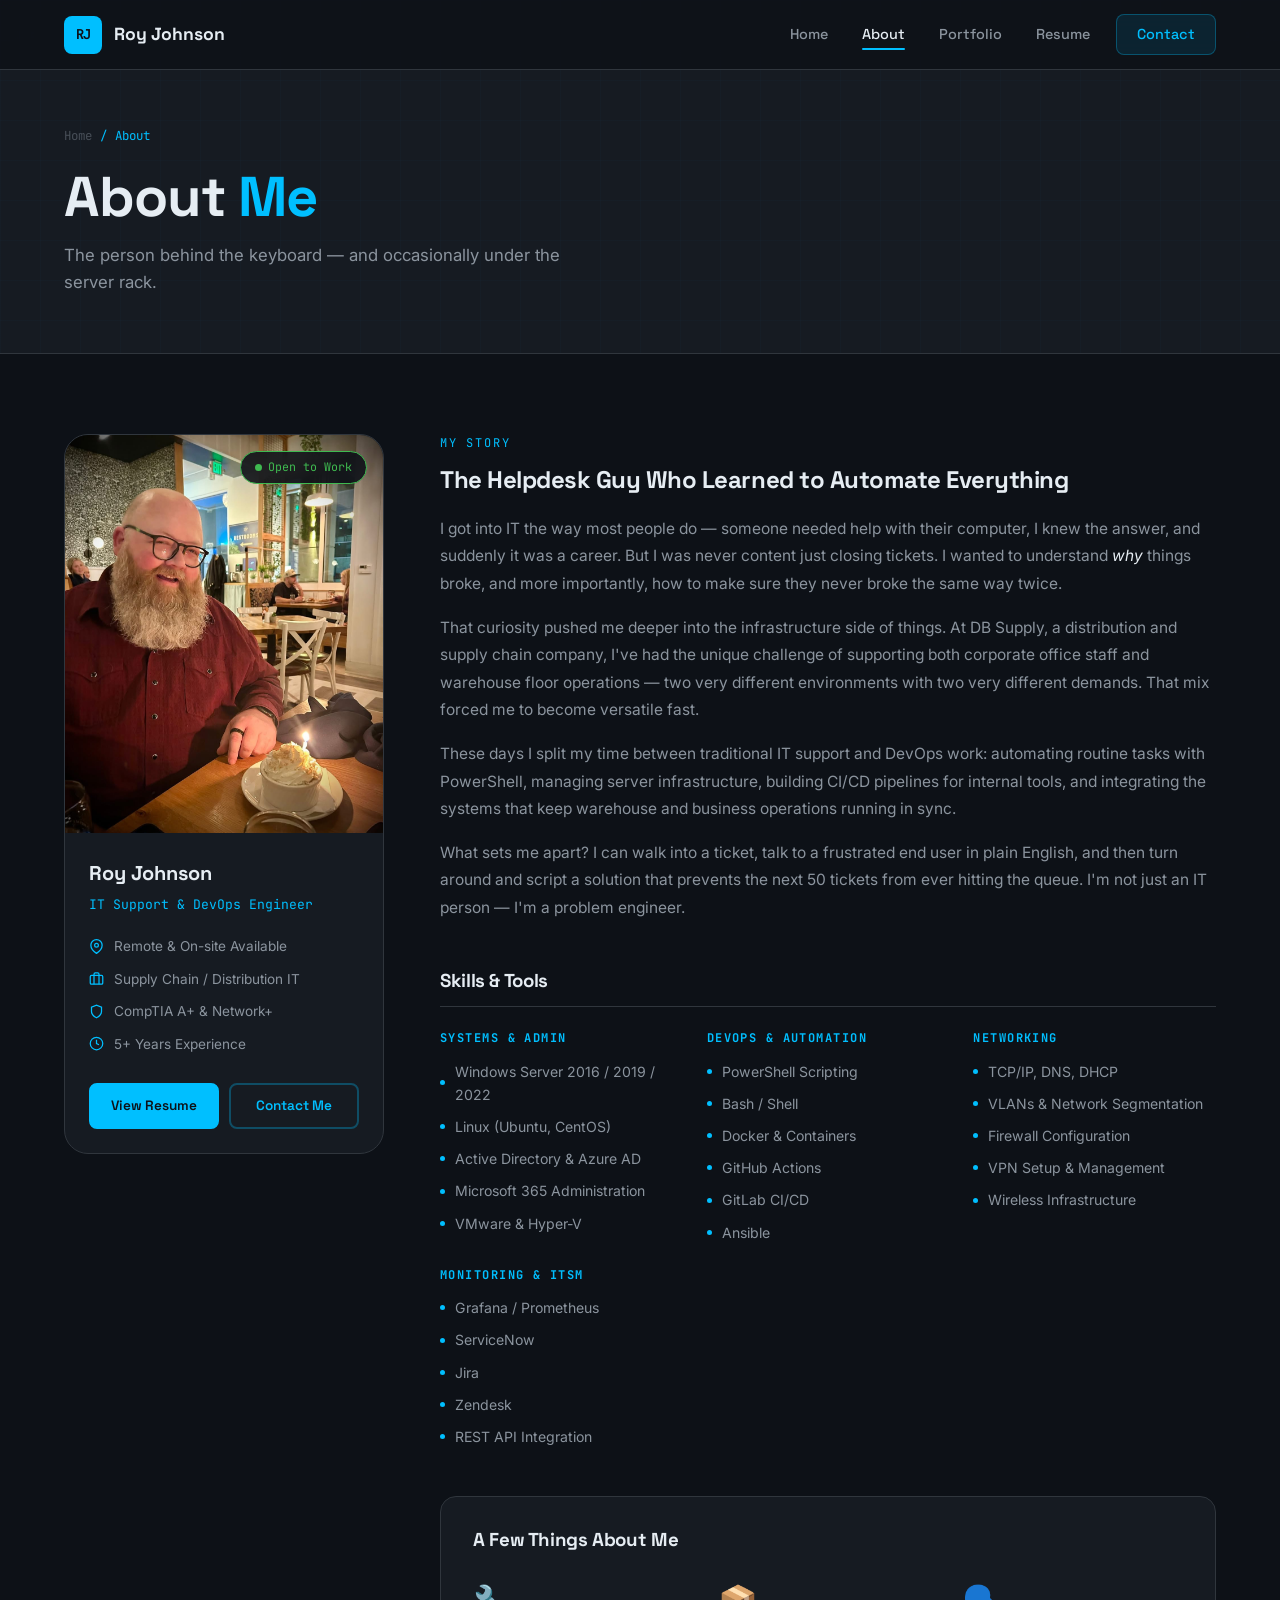
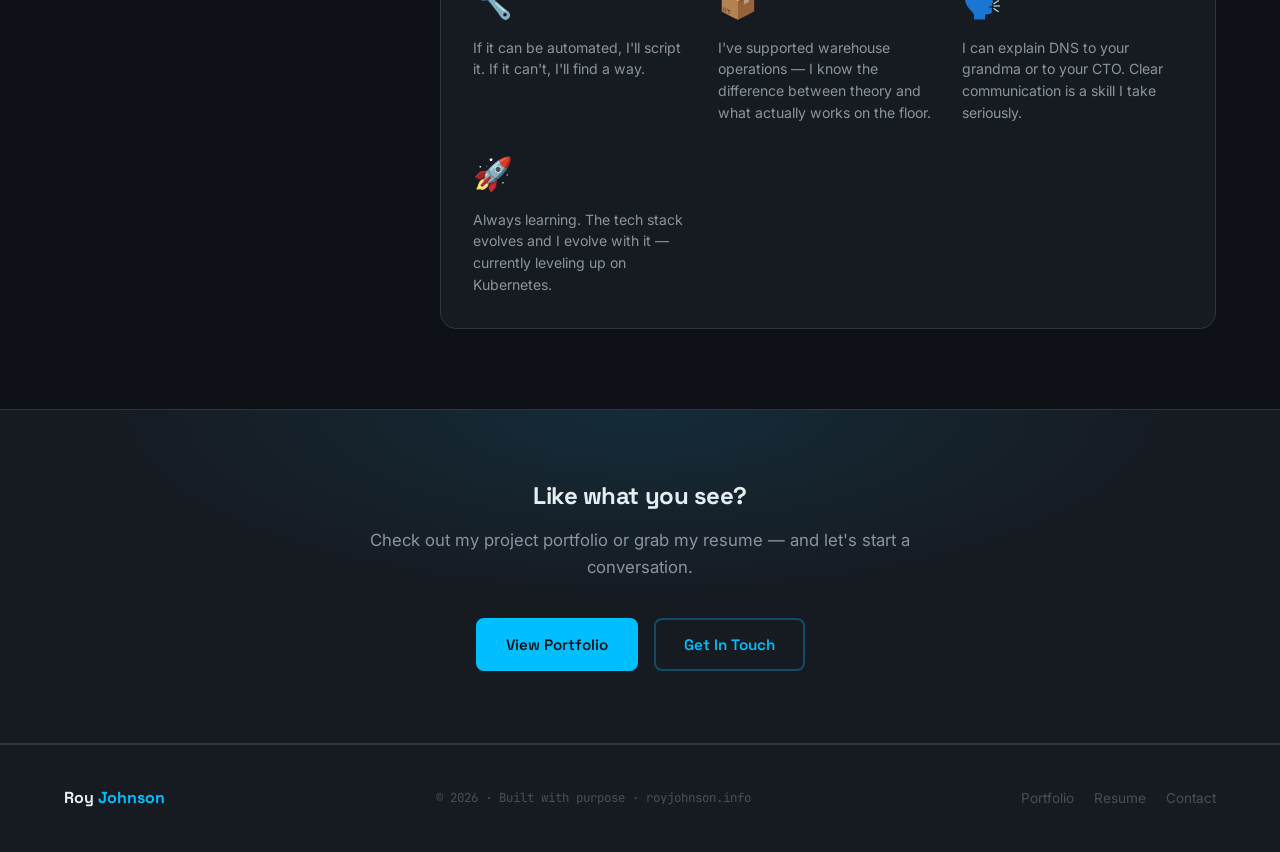
==== commit 77789f2f: "Fix profile photo markup in About page Remove leftover placeholder SVG and text, restore profile-sta" ====
--- a/about.html
+++ b/about.html
@@ -61,15 +61,7 @@
         <aside>
           <div class="profile-card">
             <div class="profile-photo-wrap">
-              <!-- To add your photo: replace the div below with:
-                   <img src="images/royjohnson.jpg" alt="Roy Johnson" /> -->
               <img src="images/royjohnson.jpg" alt="Roy Johnson" />
-                <svg viewBox="0 0 24 24" fill="none" stroke="currentColor" stroke-width="1">
-                  <path d="M20 21v-2a4 4 0 0 0-4-4H8a4 4 0 0 0-4 4v2"/>
-                  <circle cx="12" cy="7" r="4"/>
-                </svg>
-                <span>photo coming soon</span>
-              </div>
               <div class="profile-status">
                 <span class="status-dot"></span>
                 Open to Work
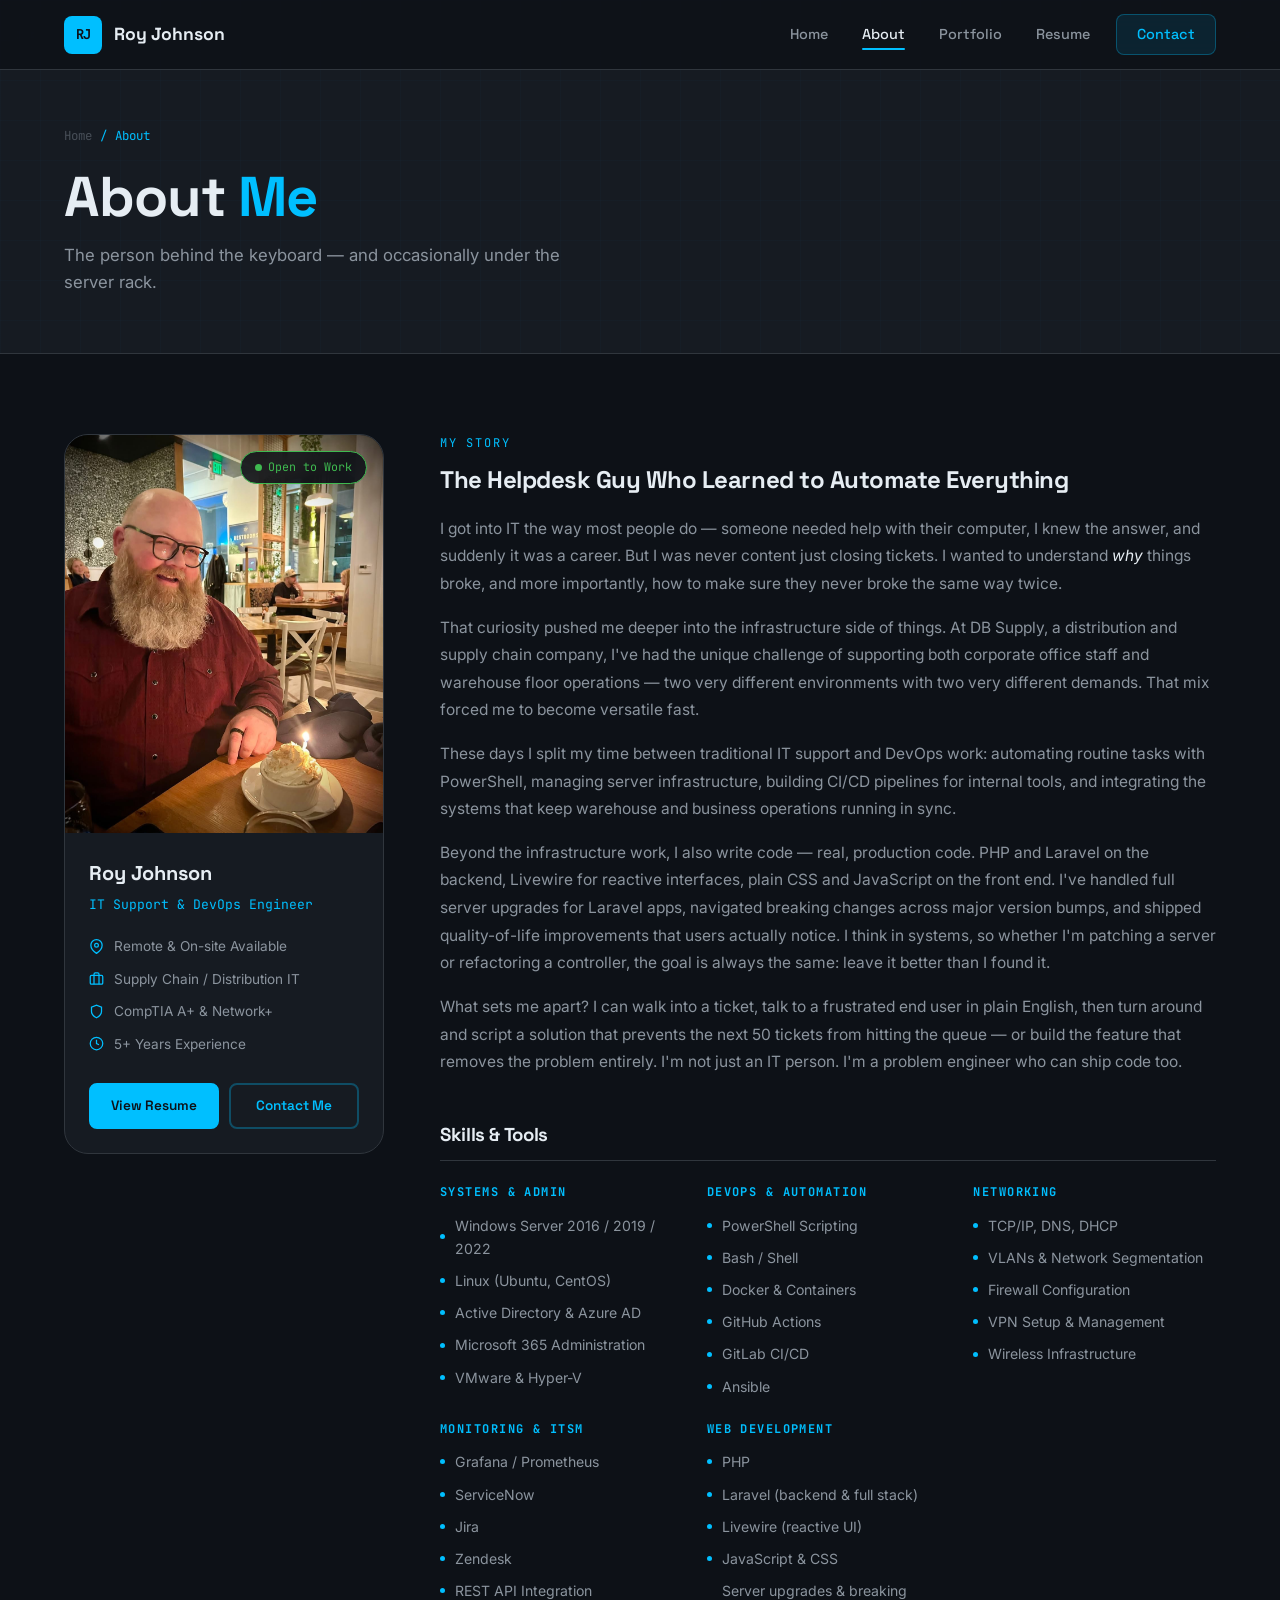
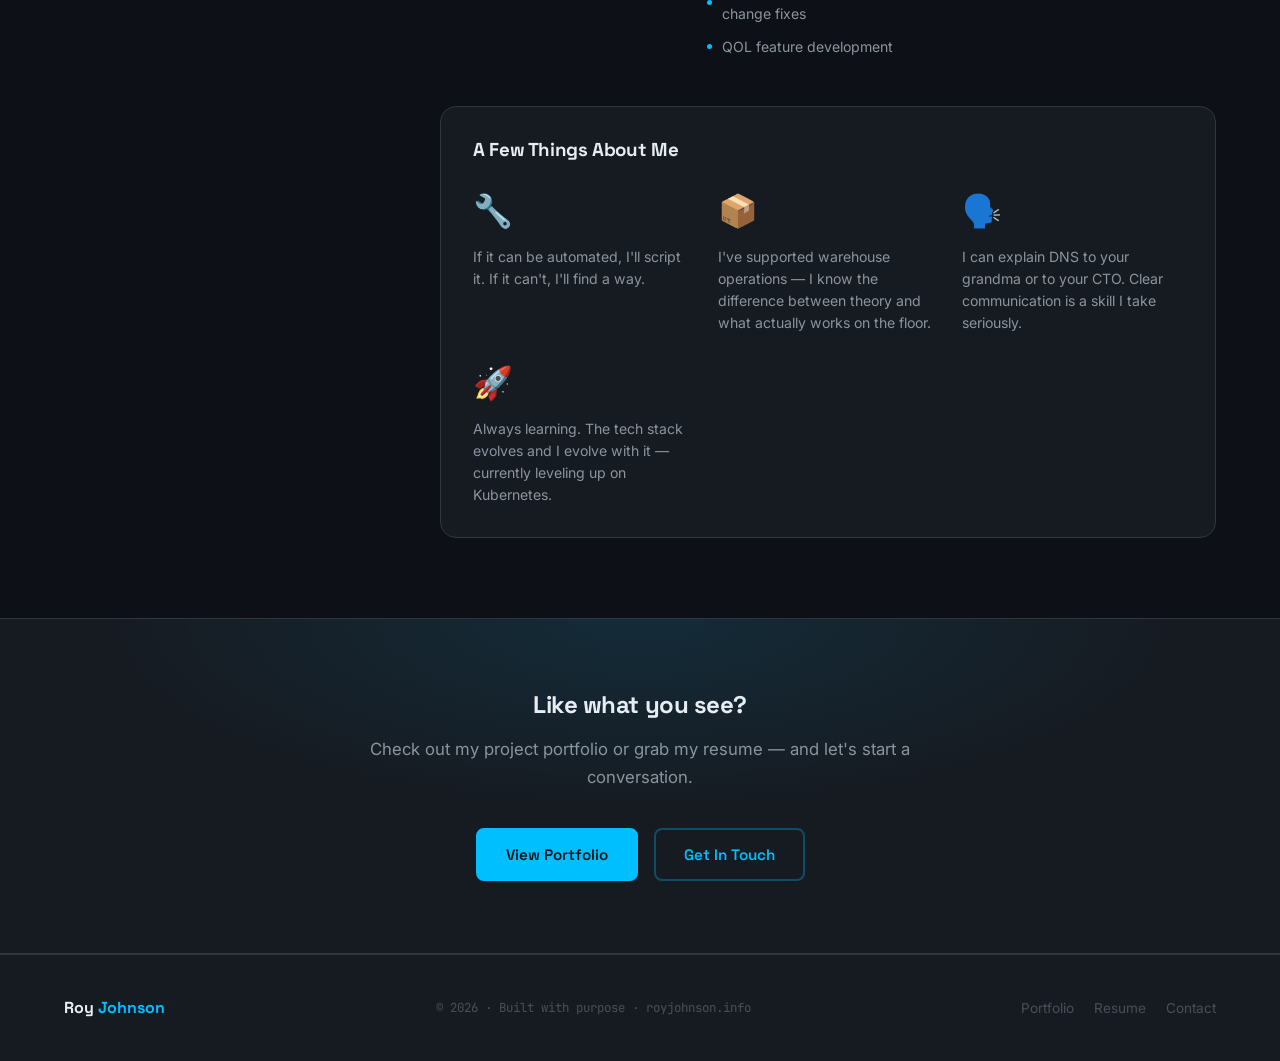
==== commit f0656892: "Add full stack web development skills across all pages PHP, Laravel, Livewire, CSS, and JS added to " ====
--- a/about.html
+++ b/about.html
@@ -132,10 +132,19 @@
               that keep warehouse and business operations running in sync.
             </p>
             <p>
+              Beyond the infrastructure work, I also write code — real, production code.
+              PHP and Laravel on the backend, Livewire for reactive interfaces, plain CSS and
+              JavaScript on the front end. I've handled full server upgrades for Laravel apps,
+              navigated breaking changes across major version bumps, and shipped quality-of-life
+              improvements that users actually notice. I think in systems, so whether I'm
+              patching a server or refactoring a controller, the goal is always the same:
+              leave it better than I found it.
+            </p>
+            <p>
               What sets me apart? I can walk into a ticket, talk to a frustrated end user
-              in plain English, and then turn around and script a solution that prevents
-              the next 50 tickets from ever hitting the queue. I'm not just an IT person —
-              I'm a problem engineer.
+              in plain English, then turn around and script a solution that prevents the next
+              50 tickets from hitting the queue — or build the feature that removes the problem
+              entirely. I'm not just an IT person. I'm a problem engineer who can ship code too.
             </p>
           </div>
 
@@ -182,6 +191,17 @@
                   <li>Jira</li>
                   <li>Zendesk</li>
                   <li>REST API Integration</li>
+                </ul>
+              </div>
+              <div class="skill-category fade-up">
+                <h4>Web Development</h4>
+                <ul class="skill-list">
+                  <li>PHP</li>
+                  <li>Laravel (backend &amp; full stack)</li>
+                  <li>Livewire (reactive UI)</li>
+                  <li>JavaScript &amp; CSS</li>
+                  <li>Server upgrades &amp; breaking change fixes</li>
+                  <li>QOL feature development</li>
                 </ul>
               </div>
             </div>
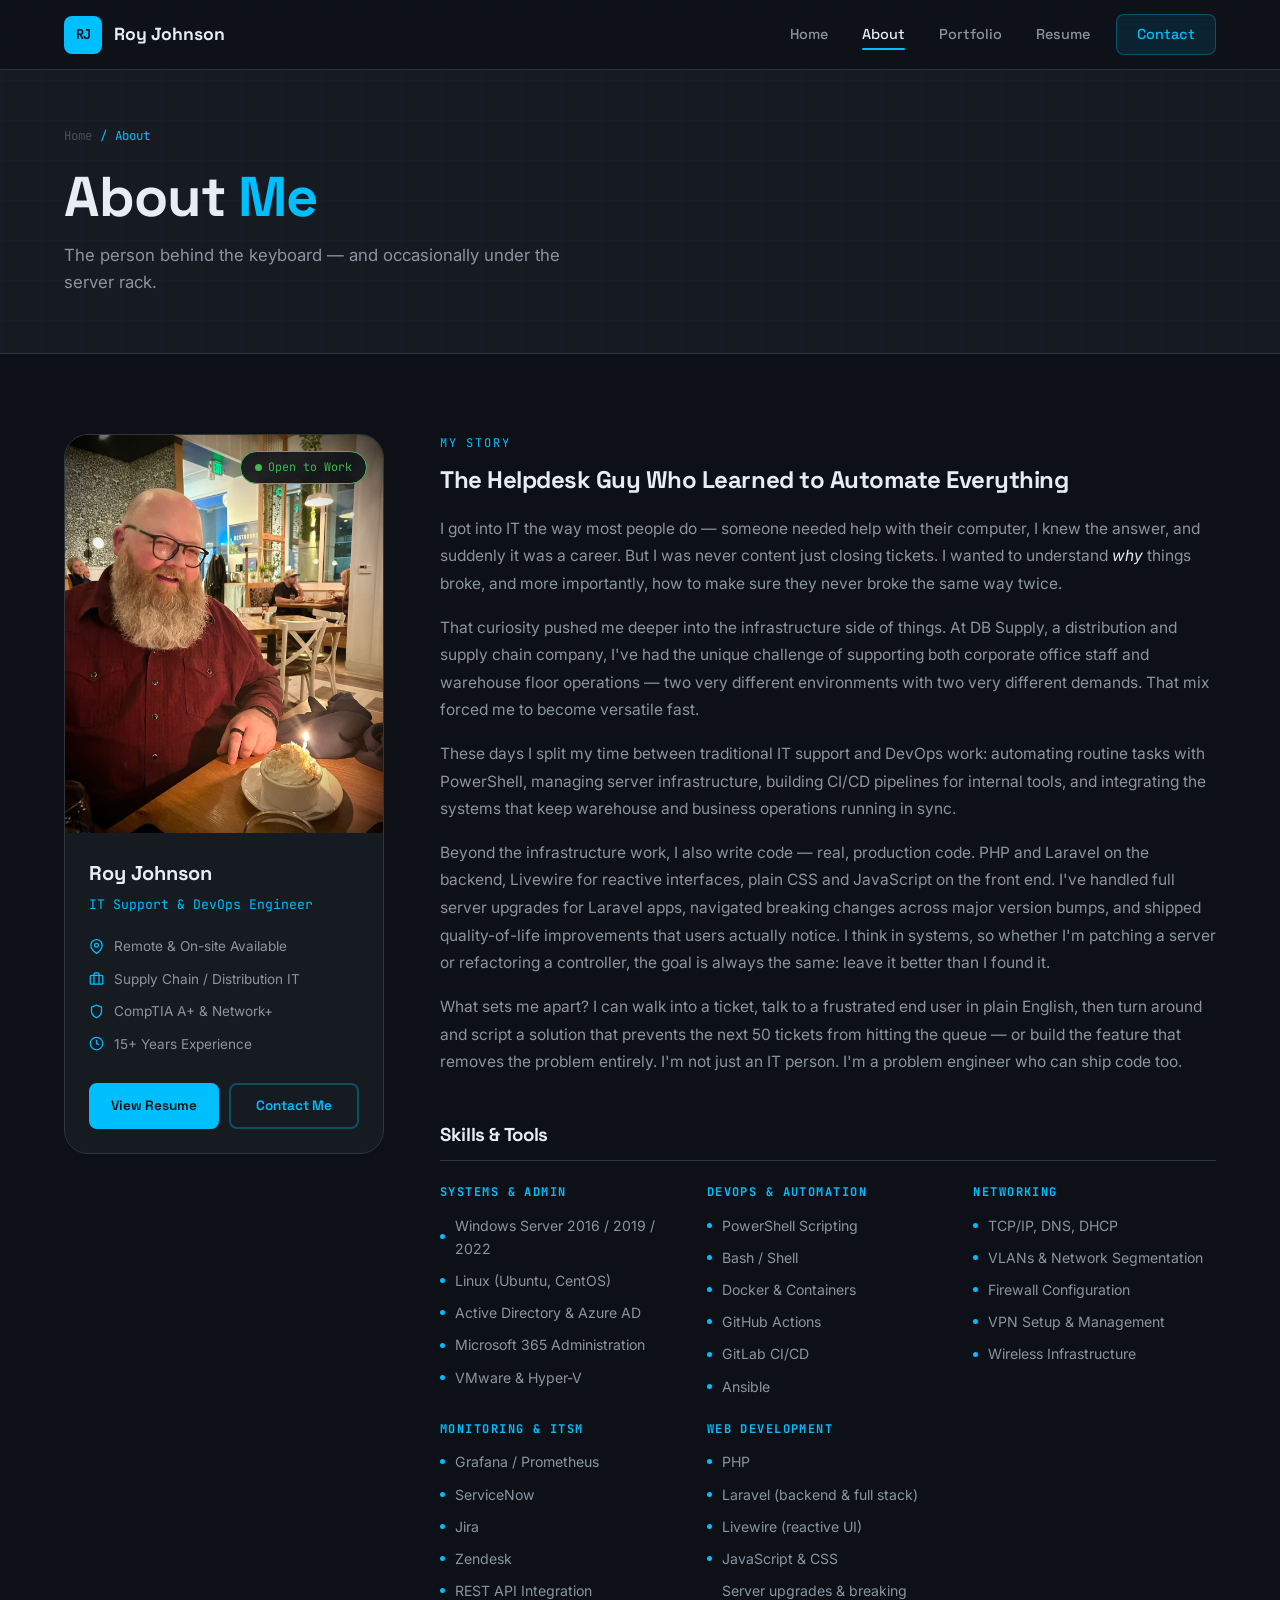
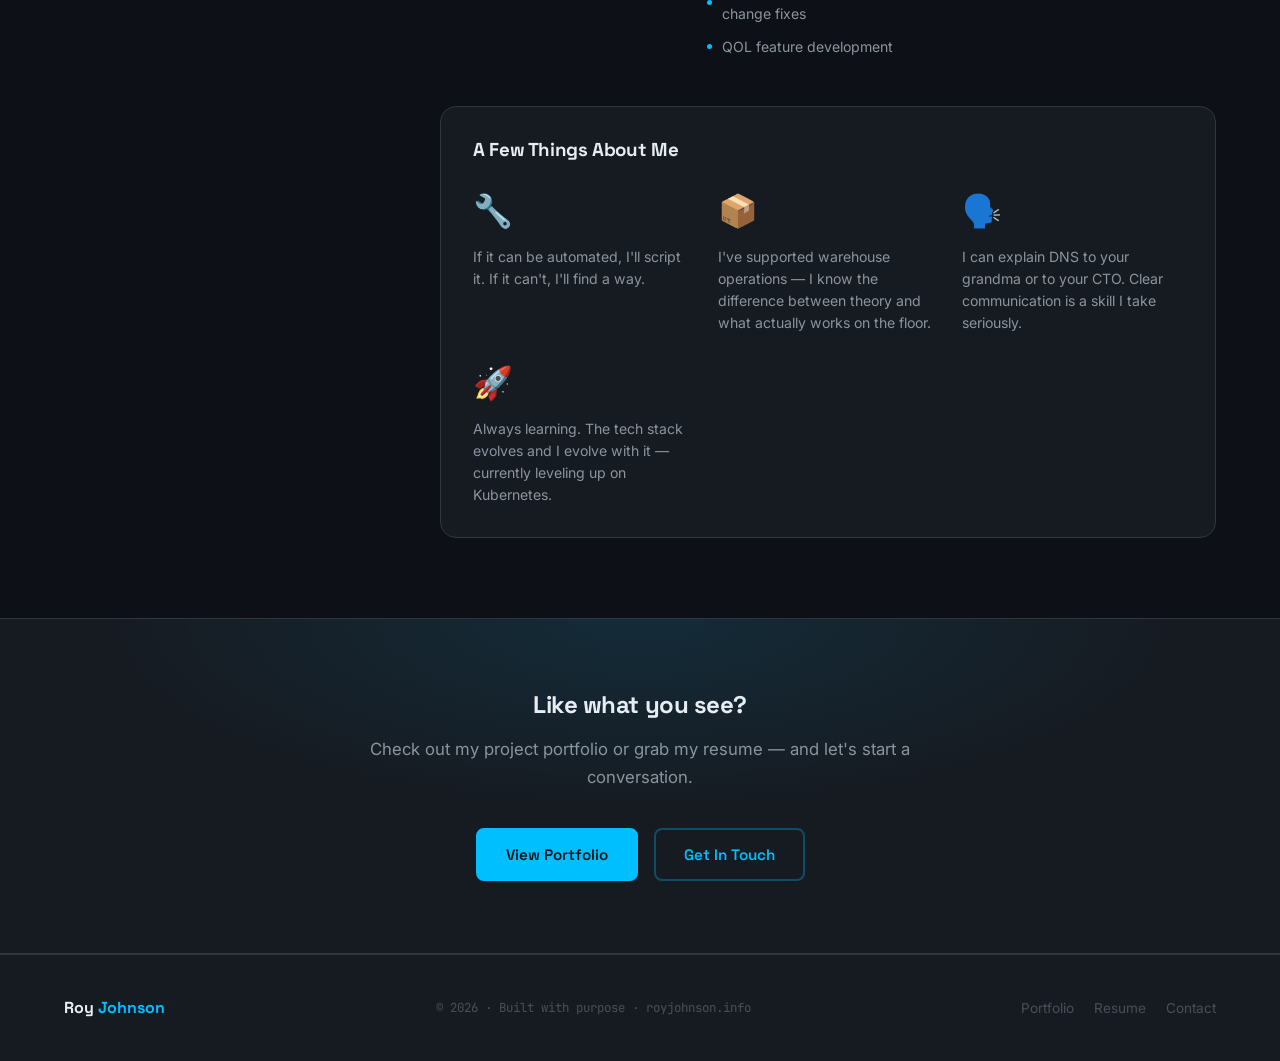
==== commit fc6b76c8: "Update years of experience to 15+ and user count to 1,250+ Corrected stats across all pages: hero, a" ====
--- a/about.html
+++ b/about.html
@@ -96,7 +96,7 @@
                     <circle cx="12" cy="12" r="10"/>
                     <polyline points="12 6 12 12 16 14"/>
                   </svg>
-                  5+ Years Experience
+                  15+ Years Experience
                 </div>
               </div>
             </div>
--- a/css/style.css
+++ b/css/style.css
@@ -728,6 +728,181 @@
 .fun-fact-emoji { font-size: 2rem; }
 .fun-fact-text { font-size: 0.88rem; color: var(--text-secondary); line-height: 1.55; }
 
+/* === LIGHTBOX === */
+.lightbox {
+  position: fixed;
+  inset: 0;
+  background: rgba(5, 8, 12, 0.96);
+  backdrop-filter: blur(10px);
+  -webkit-backdrop-filter: blur(10px);
+  z-index: 9000;
+  display: flex;
+  align-items: center;
+  justify-content: center;
+  opacity: 0;
+  pointer-events: none;
+  transition: opacity 0.3s ease;
+}
+.lightbox.open { opacity: 1; pointer-events: auto; }
+
+.lightbox-img-wrap {
+  max-width: 90vw;
+  max-height: 86vh;
+  display: flex;
+  align-items: center;
+  justify-content: center;
+  position: relative;
+}
+.lightbox-img {
+  max-width: 90vw;
+  max-height: 86vh;
+  object-fit: contain;
+  border-radius: var(--radius);
+  box-shadow: 0 0 80px rgba(0, 0, 0, 0.7), 0 0 40px rgba(0, 191, 255, 0.08);
+  transition: opacity 0.2s ease;
+  display: block;
+}
+.lightbox-img.swapping { opacity: 0; }
+
+.lightbox-close {
+  position: fixed;
+  top: 20px; right: 20px;
+  width: 46px; height: 46px;
+  background: rgba(22, 27, 34, 0.9);
+  border: 1px solid var(--border);
+  border-radius: 50%;
+  color: var(--text-secondary);
+  font-size: 1.6rem;
+  cursor: pointer;
+  display: flex; align-items: center; justify-content: center;
+  transition: all var(--transition);
+  z-index: 9001;
+  line-height: 1;
+}
+.lightbox-close:hover { border-color: var(--accent); color: var(--accent); background: var(--accent-dim); }
+
+.lightbox-nav {
+  position: fixed;
+  top: 50%; transform: translateY(-50%);
+  width: 56px; height: 56px;
+  background: rgba(22, 27, 34, 0.88);
+  border: 1px solid var(--border);
+  border-radius: 50%;
+  color: var(--text-primary);
+  font-size: 1.8rem;
+  cursor: pointer;
+  display: flex; align-items: center; justify-content: center;
+  transition: all var(--transition);
+  z-index: 9001;
+  line-height: 1;
+}
+.lightbox-nav:hover {
+  background: var(--accent);
+  color: var(--bg-primary);
+  border-color: var(--accent);
+  box-shadow: var(--accent-glow);
+  transform: translateY(-50%) scale(1.08);
+}
+.lightbox-nav.lb-prev { left: 20px; }
+.lightbox-nav.lb-next { right: 20px; }
+.lightbox-nav.lb-hidden { display: none; }
+
+.lightbox-counter {
+  position: fixed;
+  bottom: 24px; left: 50%; transform: translateX(-50%);
+  font-family: var(--font-mono);
+  font-size: 0.78rem;
+  color: rgba(255, 255, 255, 0.55);
+  background: rgba(13, 17, 23, 0.75);
+  padding: 5px 16px;
+  border-radius: 100px;
+  border: 1px solid var(--border);
+  letter-spacing: 0.12em;
+}
+
+.lightbox-hint {
+  position: fixed;
+  bottom: 24px; right: 20px;
+  font-family: var(--font-mono);
+  font-size: 0.7rem;
+  color: rgba(255, 255, 255, 0.3);
+  letter-spacing: 0.08em;
+}
+
+/* Zoom cursor hint on all project images that have real photos */
+.project-image.has-photo { cursor: zoom-in; }
+.project-image.has-photo::after {
+  content: '';
+  position: absolute;
+  top: 10px; right: 10px;
+  width: 30px; height: 30px;
+  background: rgba(13, 17, 23, 0.75);
+  border: 1px solid var(--accent-border);
+  border-radius: 7px;
+  background-image: url("data:image/svg+xml,%3Csvg xmlns='http://www.w3.org/2000/svg' viewBox='0 0 24 24' fill='none' stroke='%2300bfff' stroke-width='2'%3E%3Ccircle cx='11' cy='11' r='8'/%3E%3Cpath d='M21 21l-4.35-4.35'/%3E%3Cline x1='11' y1='8' x2='11' y2='14'/%3E%3Cline x1='8' y1='11' x2='14' y2='11'/%3E%3C/svg%3E");
+  background-size: 16px;
+  background-repeat: no-repeat;
+  background-position: center;
+  opacity: 0;
+  transition: opacity var(--transition);
+  z-index: 2;
+  pointer-events: none;
+}
+.project-image.has-photo:hover::after { opacity: 1; }
+
+/* === IMAGE CAROUSEL === */
+.carousel { position: relative; overflow: hidden; }
+.carousel-slide {
+  position: absolute; inset: 0;
+  opacity: 0;
+  transition: opacity 0.5s ease;
+  pointer-events: none;
+}
+.carousel-slide.active { opacity: 1; pointer-events: auto; }
+.carousel-slide img { width: 100%; height: 100%; object-fit: cover; display: block; }
+
+.carousel-btn {
+  position: absolute;
+  top: 50%; transform: translateY(-50%);
+  width: 32px; height: 32px;
+  background: rgba(13, 17, 23, 0.7);
+  border: 1px solid var(--accent-border);
+  color: var(--accent);
+  border-radius: 50%;
+  cursor: pointer;
+  font-size: 1.1rem;
+  display: flex; align-items: center; justify-content: center;
+  transition: all var(--transition);
+  z-index: 3;
+  opacity: 0.7;
+  line-height: 1;
+  padding: 0;
+}
+.carousel-btn:hover { opacity: 1; background: var(--accent); color: var(--bg-primary); transform: translateY(-50%) scale(1.1); }
+.carousel-btn.prev { left: 10px; }
+.carousel-btn.next { right: 10px; }
+
+.carousel-dots {
+  position: absolute;
+  bottom: 10px; left: 50%; transform: translateX(-50%);
+  display: flex; gap: 6px;
+  z-index: 3;
+}
+.carousel-dot {
+  width: 7px; height: 7px;
+  background: rgba(255, 255, 255, 0.5);
+  border-radius: 50%;
+  cursor: pointer;
+  transition: all var(--transition);
+  border: none;
+  padding: 0;
+}
+.carousel-dot.active {
+  background: var(--accent);
+  transform: scale(1.3);
+  box-shadow: 0 0 6px var(--accent);
+}
+
 /* === PORTFOLIO PAGE === */
 .portfolio-grid {
   display: grid;
@@ -755,6 +930,7 @@
   background: var(--bg-tertiary);
   position: relative;
 }
+.project-image.carousel { overflow: hidden; }
 .project-image img {
   width: 100%; height: 100%;
   object-fit: cover;
@@ -1041,3 +1217,199 @@
   .hero-cta .btn { justify-content: center; }
   .cta-band .btn-group { flex-direction: column; align-items: center; }
 }
+
+/* =====================================================
+   PRINT / PDF STYLES
+   Open resume.html in Chrome → Cmd+P → Save as PDF
+   ===================================================== */
+@media print {
+  /* Page setup */
+  @page {
+    size: letter;
+    margin: 0.6in 0.65in;
+  }
+
+  /* Reset colors for print */
+  :root {
+    --bg-primary: #ffffff;
+    --bg-secondary: #f8f8f8;
+    --bg-tertiary: #f0f0f0;
+    --text-primary: #111111;
+    --text-secondary: #333333;
+    --text-muted: #666666;
+    --accent: #0077aa;
+    --border: #dddddd;
+    --accent-dim: #eef6fb;
+    --accent-border: #99ccee;
+  }
+
+  body {
+    background: #fff;
+    color: #111;
+    font-size: 11pt;
+    line-height: 1.5;
+  }
+
+  /* Hide everything except the resume content */
+  .nav,
+  .mobile-nav,
+  .page-hero,
+  .cta-band,
+  #contact,
+  .footer,
+  .scroll-indicator,
+  .fade-up { /* remove animation class interference */
+    display: none !important;
+  }
+
+  /* Make fade-up items visible (animation won't run in print) */
+  .resume-section,
+  .resume-sidebar-section,
+  .experience-item {
+    opacity: 1 !important;
+    transform: none !important;
+  }
+
+  /* Print header — name + contact */
+  .section-padding::before {
+    content: "ROY E. JOHNSON II";
+    display: block;
+    font-family: 'Space Grotesk', sans-serif;
+    font-size: 22pt;
+    font-weight: 700;
+    color: #111;
+    letter-spacing: -0.03em;
+    margin-bottom: 4pt;
+  }
+  .section-padding::after {
+    content: "Roy@RoyJohnson.info  ·  352.318.5932  ·  Caldwell, Idaho  ·  royjohnson.info";
+    display: block;
+    font-family: 'JetBrains Mono', monospace;
+    font-size: 8.5pt;
+    color: #0077aa;
+    margin-bottom: 18pt;
+    padding-bottom: 12pt;
+    border-bottom: 2px solid #0077aa;
+  }
+
+  /* Full width layout for print */
+  .section-padding {
+    padding: 0 !important;
+  }
+  .container {
+    max-width: 100% !important;
+    padding: 0 !important;
+  }
+  .resume-layout {
+    display: grid !important;
+    grid-template-columns: 2.2in 1fr !important;
+    gap: 0.3in !important;
+  }
+
+  /* Sidebar */
+  .resume-sidebar {
+    position: static !important;
+    gap: 14pt !important;
+  }
+  .resume-sidebar-section {
+    background: #f8f8f8 !important;
+    border: 1px solid #ddd !important;
+    border-radius: 6pt !important;
+    padding: 12pt !important;
+    box-shadow: none !important;
+    break-inside: avoid;
+  }
+  .resume-sidebar-section h3 {
+    font-size: 7pt !important;
+    letter-spacing: 0.12em !important;
+    color: #0077aa !important;
+    margin-bottom: 8pt !important;
+  }
+
+  /* Education block */
+  .resume-sidebar-section div[style] {
+    font-size: 8.5pt !important;
+  }
+
+  /* Cert list */
+  .cert-list { gap: 8pt !important; }
+  .cert-item { font-size: 8.5pt !important; }
+  .cert-icon {
+    width: 22pt !important;
+    height: 22pt !important;
+    font-size: 6.5pt !important;
+    background: #eef6fb !important;
+    border-color: #99ccee !important;
+  }
+
+  /* Skills cloud — stacked for print */
+  .skills-cloud {
+    display: flex !important;
+    flex-wrap: wrap !important;
+    gap: 4pt !important;
+    margin-top: 0 !important;
+  }
+  .skill-badge {
+    font-size: 7.5pt !important;
+    padding: 2pt 7pt !important;
+    background: #f0f0f0 !important;
+    border-color: #ccc !important;
+    color: #333 !important;
+    border-radius: 100pt !important;
+  }
+
+  /* Main resume sections */
+  .resume-main { gap: 14pt !important; }
+  .resume-section {
+    background: #fff !important;
+    border: 1px solid #ddd !important;
+    border-radius: 6pt !important;
+    padding: 14pt !important;
+    box-shadow: none !important;
+    break-inside: avoid;
+  }
+  .resume-section-title {
+    font-size: 8pt !important;
+    color: #555 !important;
+    border-bottom-color: #ddd !important;
+    margin-bottom: 10pt !important;
+    padding-bottom: 8pt !important;
+  }
+  .resume-section-title svg { display: none !important; }
+
+  /* Experience */
+  .experience-item {
+    margin-bottom: 14pt !important;
+    padding-bottom: 14pt !important;
+    border-bottom-color: #eee !important;
+    break-inside: avoid;
+  }
+  .exp-title { font-size: 10.5pt !important; }
+  .exp-date {
+    font-size: 7.5pt !important;
+    padding: 2pt 7pt !important;
+    background: #eef6fb !important;
+    border-color: #99ccee !important;
+    color: #0077aa !important;
+  }
+  .exp-company { font-size: 8.5pt !important; margin-bottom: 8pt !important; }
+  .exp-bullets li {
+    font-size: 8.5pt !important;
+    line-height: 1.45 !important;
+    gap: 6pt !important;
+  }
+  .exp-bullets li::before { color: #0077aa !important; }
+
+  /* Summary paragraph */
+  .resume-section p { font-size: 9pt !important; line-height: 1.6 !important; color: #333 !important; }
+
+  /* No box shadows, no transitions anywhere */
+  * {
+    box-shadow: none !important;
+    text-shadow: none !important;
+    transition: none !important;
+    animation: none !important;
+    -webkit-print-color-adjust: exact;
+    print-color-adjust: exact;
+  }
+}
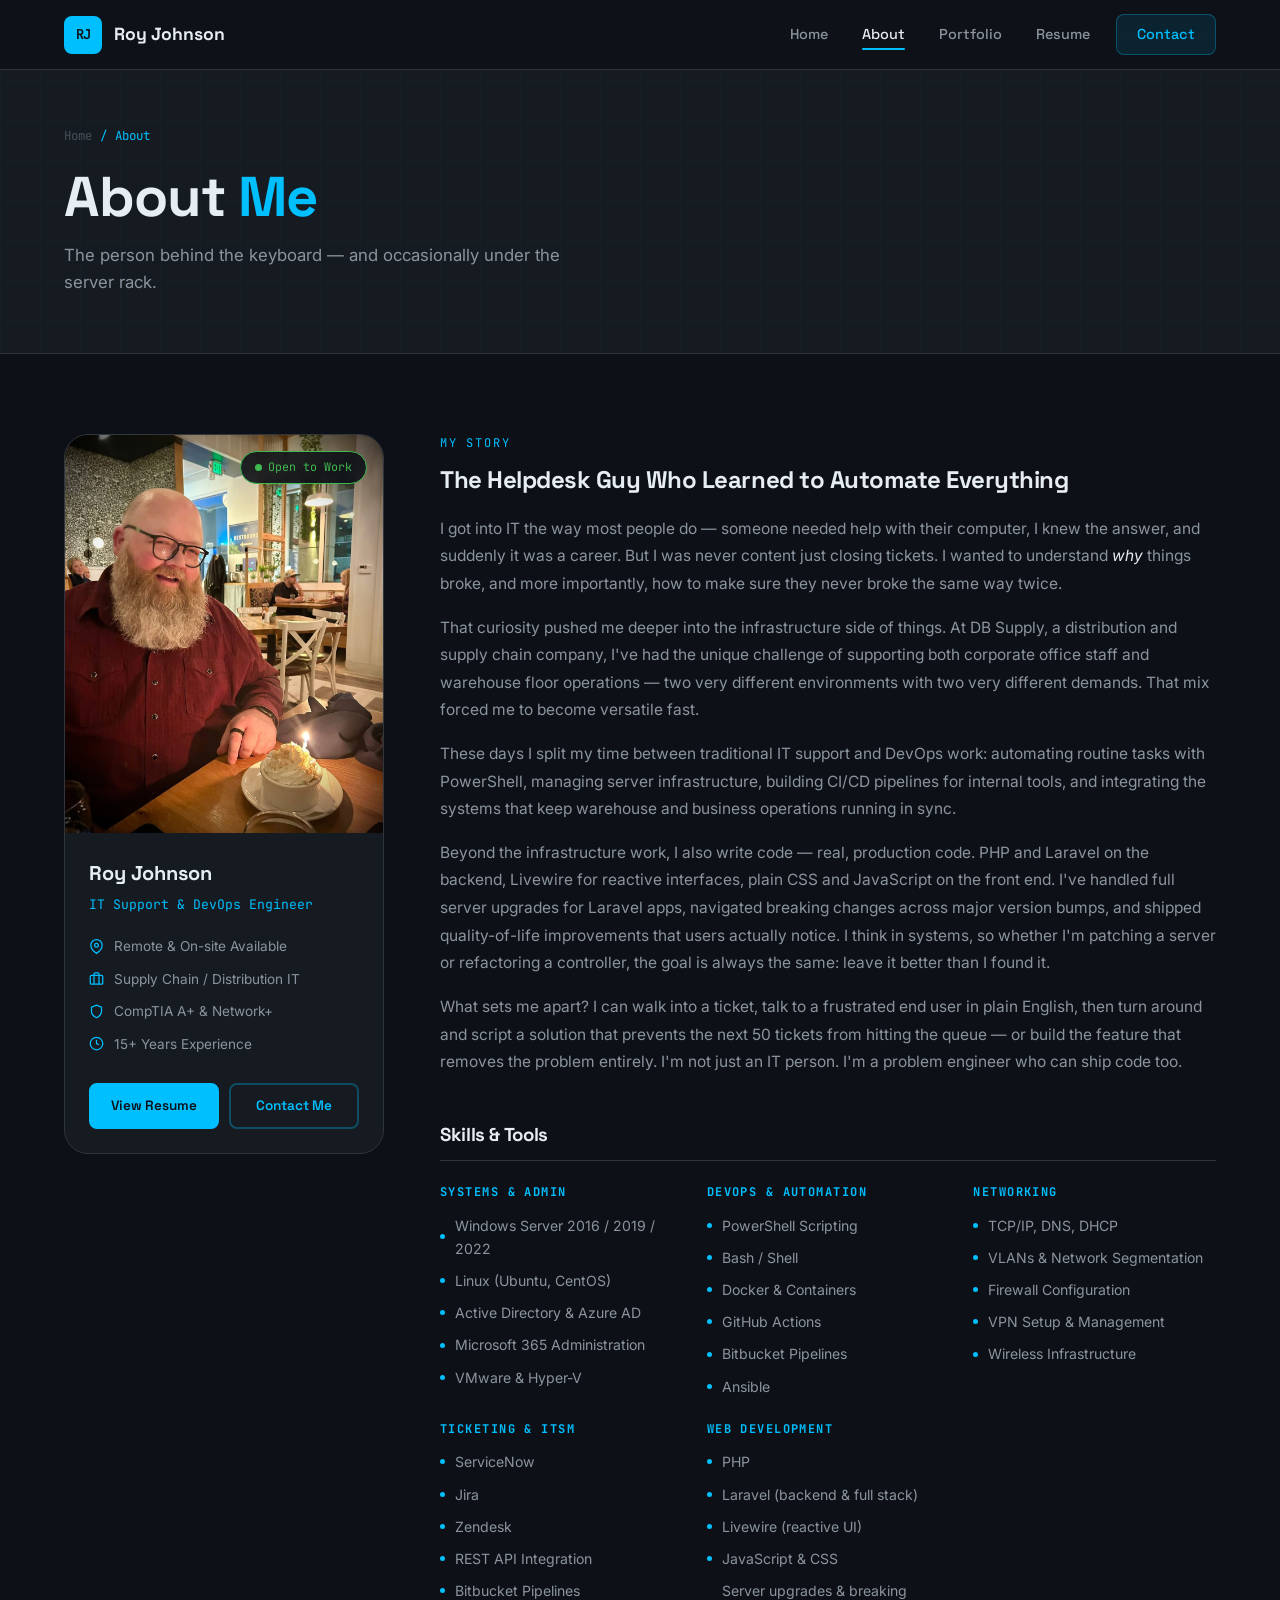
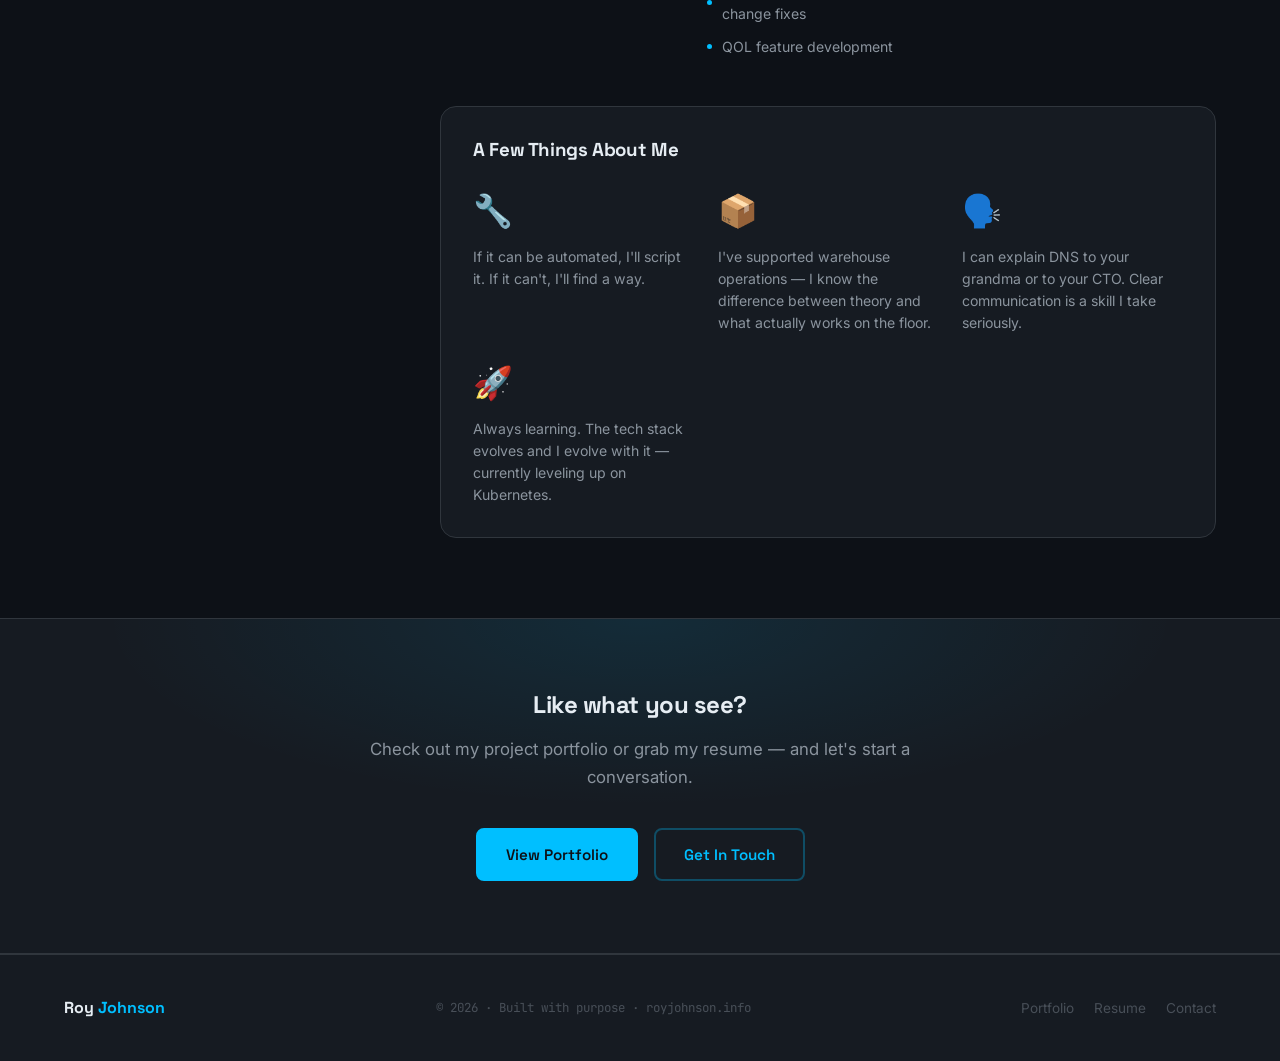
==== commit 0f9a8b30: "Clean up portfolio accuracy, add favicon and stock photos - Remove Warehouse Monitoring Dashboard an" ====
--- a/about.html
+++ b/about.html
@@ -9,6 +9,7 @@
   <link rel="preconnect" href="https://fonts.gstatic.com" crossorigin />
   <link href="https://fonts.googleapis.com/css2?family=Space+Grotesk:wght@300;400;500;600;700&family=Inter:wght@300;400;500;600&family=JetBrains+Mono:wght@400;500&display=swap" rel="stylesheet" />
   <link rel="stylesheet" href="css/style.css" />
+  <link rel="icon" type="image/svg+xml" href="favicon.svg" />
 </head>
 <body>
 
@@ -169,7 +170,7 @@
                   <li>Bash / Shell</li>
                   <li>Docker &amp; Containers</li>
                   <li>GitHub Actions</li>
-                  <li>GitLab CI/CD</li>
+                  <li>Bitbucket Pipelines</li>
                   <li>Ansible</li>
                 </ul>
               </div>
@@ -184,13 +185,13 @@
                 </ul>
               </div>
               <div class="skill-category fade-up">
-                <h4>Monitoring &amp; ITSM</h4>
-                <ul class="skill-list">
-                  <li>Grafana / Prometheus</li>
+                <h4>Ticketing &amp; ITSM</h4>
+                <ul class="skill-list">
                   <li>ServiceNow</li>
                   <li>Jira</li>
                   <li>Zendesk</li>
                   <li>REST API Integration</li>
+                  <li>Bitbucket Pipelines</li>
                 </ul>
               </div>
               <div class="skill-category fade-up">
--- a/css/style.css
+++ b/css/style.css
@@ -323,7 +323,7 @@
   z-index: 1;
   max-width: var(--max-width);
   margin: 0 auto;
-  padding: 60px 24px 80px;
+  padding: 60px 24px 130px;
 }
 .hero-eyebrow {
   display: inline-flex;
